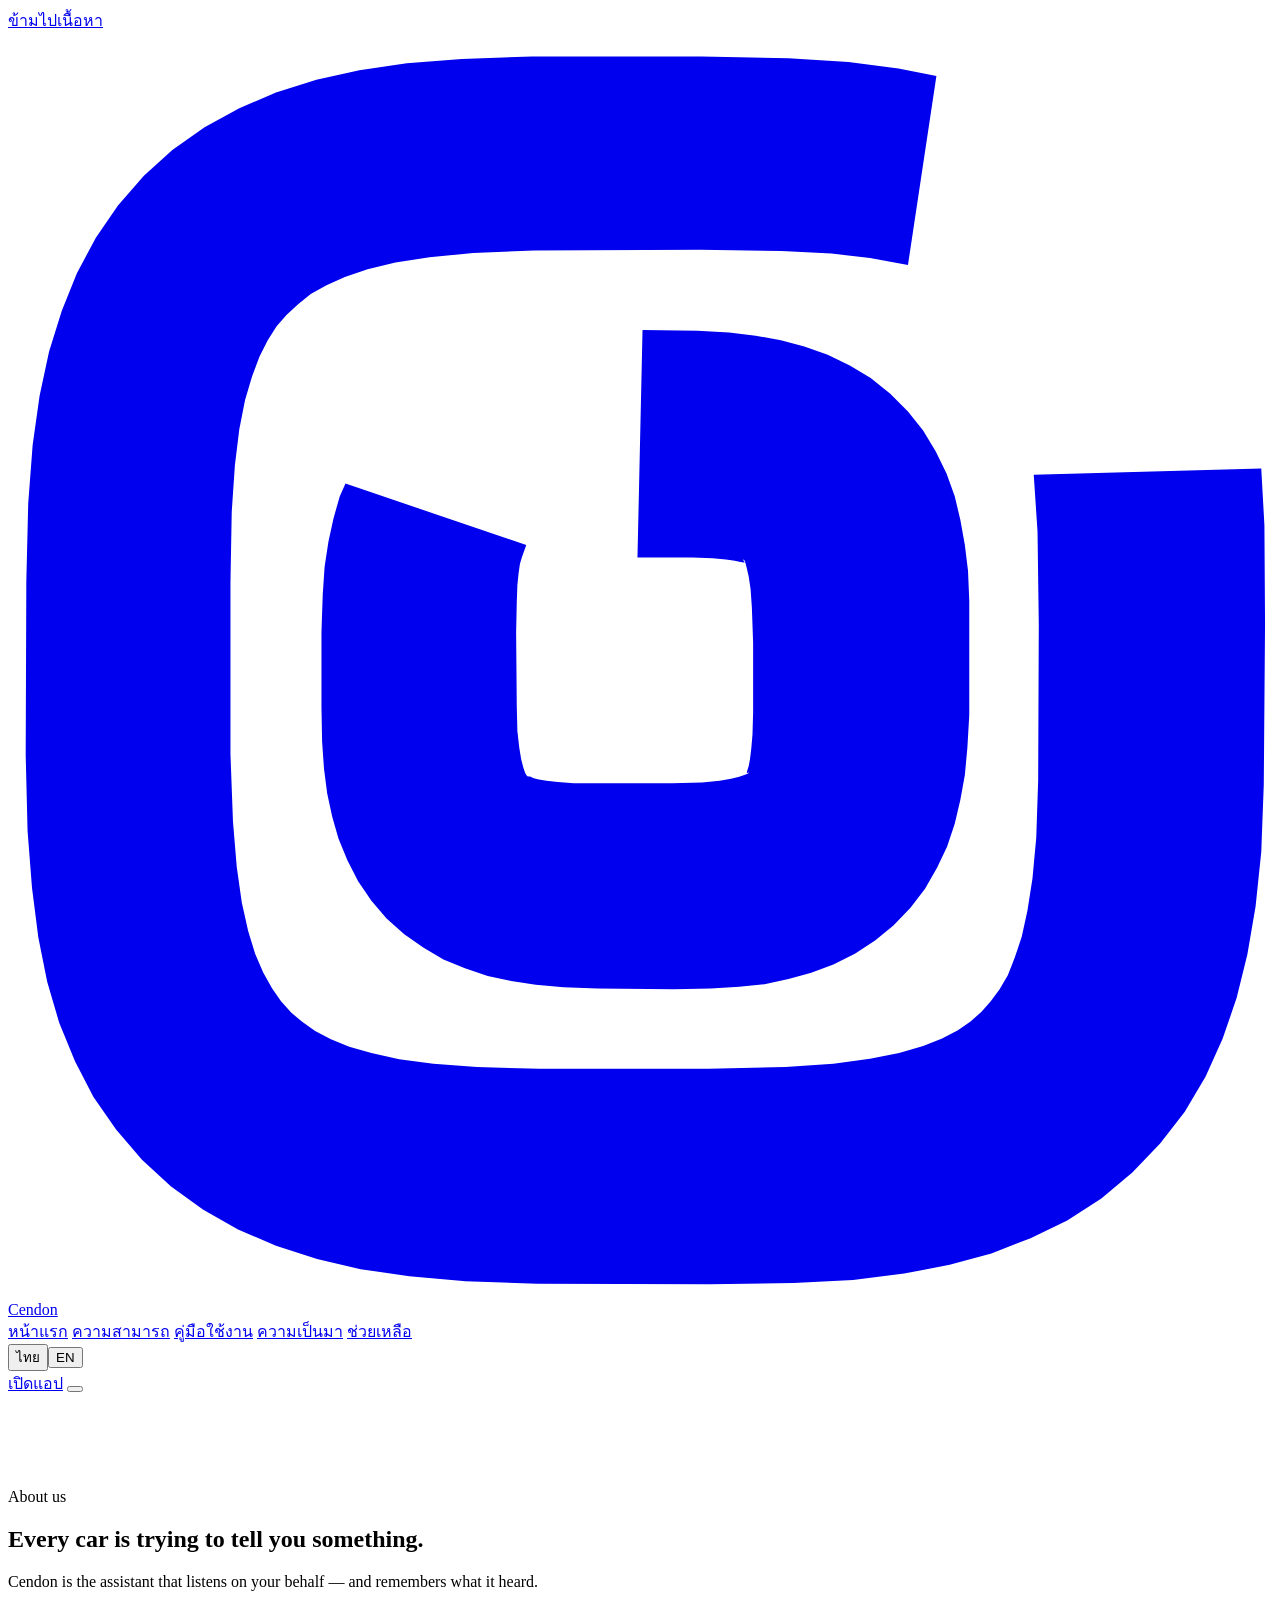
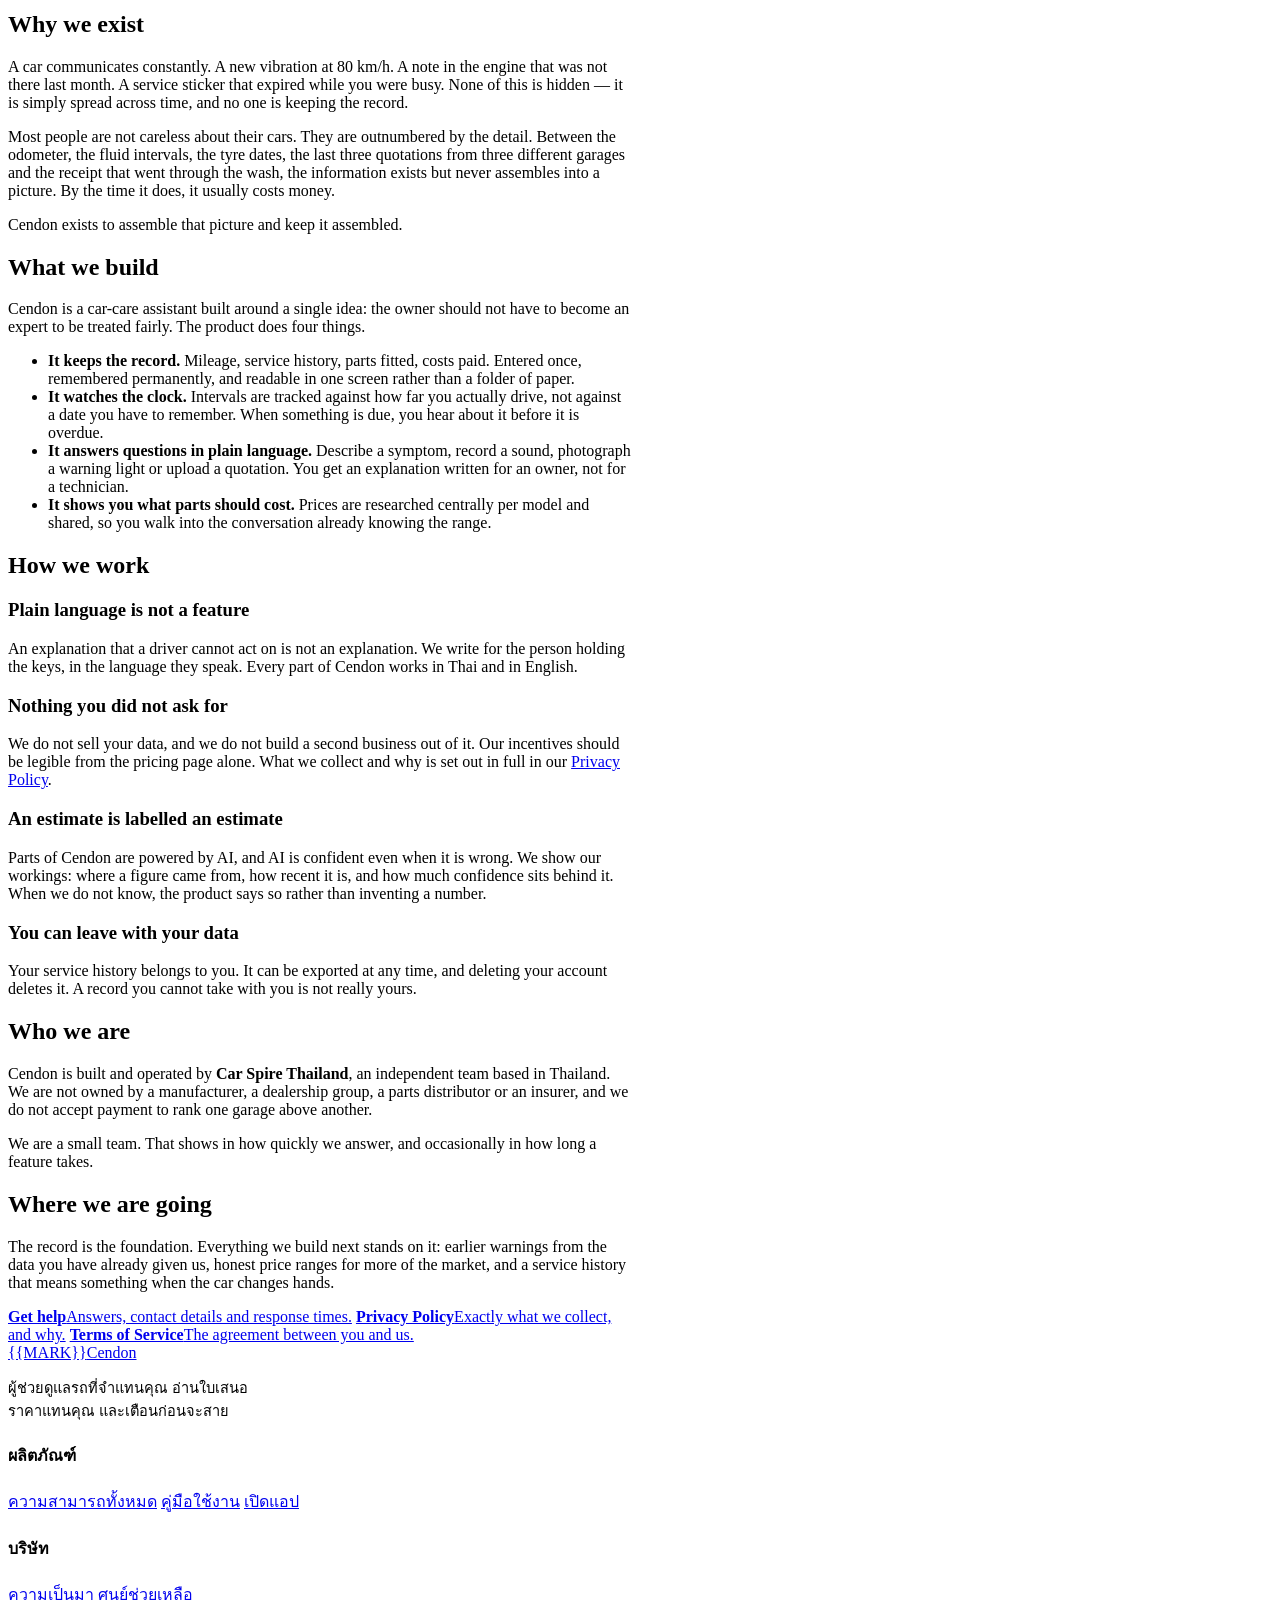
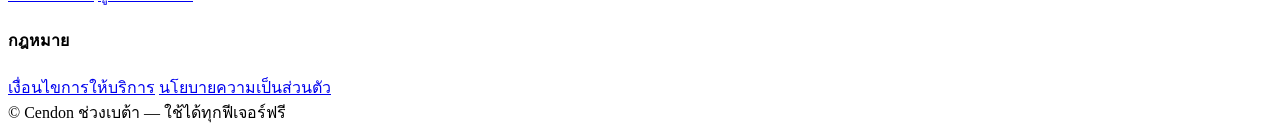
==== about.html @ 4c831edb "Add files via upload" ====
<!doctype html>
<html lang="th">
<head>
<meta charset="utf-8">
<meta name="viewport" content="width=device-width,initial-scale=1,viewport-fit=cover">
<title>ความเป็นมา — Cendon</title>
<meta name="description" content="เราคือใคร ทำไมถึงสร้าง Cendon และเราทำงานกันแบบไหน">
<meta name="theme-color" content="#07080B">
<meta property="og:title" content="ความเป็นมา — Cendon">
<meta property="og:description" content="เราคือใคร ทำไมถึงสร้าง Cendon และเราทำงานกันแบบไหน">
<meta property="og:type" content="website">
<link rel="icon" href="assets/phasmion-tiny.svg" type="image/svg+xml">
<link rel="preload" href="fonts/Spire09-Medium.woff2" as="font" type="font/woff2" crossorigin>
<link rel="preconnect" href="https://fonts.gstatic.com" crossorigin>
<link rel="stylesheet" href="assets/site.css">
<!-- ฟอนต์ไทยโหลดแบบไม่บล็อกการวาดหน้า ถ้าโหลดไม่ได้ก็ตกไปใช้ฟอนต์ระบบ -->
<link rel="stylesheet" media="print" onload="this.media='all'"
  href="https://fonts.googleapis.com/css2?family=Noto+Sans+Thai:wght@300;400;500;600;700&display=swap">
<noscript><link rel="stylesheet"
  href="https://fonts.googleapis.com/css2?family=Noto+Sans+Thai:wght@300;400;500;600;700&display=swap"></noscript>
<noscript><style>
  /* ถ้าสคริปต์ไม่ทำงาน เนื้อหาต้องยังอ่านได้ครบ ห้ามหายไปทั้งหน้า */
  .rv{opacity:1!important;transform:none!important}
  .pop{opacity:1!important;transform:none!important}
  .dash{stroke-dashoffset:0!important}
  .grow{transform:none!important}
</style></noscript>
</head>
<body>
<a class="skip" href="#main" data-th="ข้ามไปเนื้อหา" data-en="Skip to content">ข้ามไปเนื้อหา</a>
<header class="nav">
  <div class="nav-in">
    <a class="brand" href="index.html" aria-label="Cendon">
      <svg class="mk" viewBox="0 0 200 200" fill="currentColor" aria-hidden="true"><path d="M99.6 83.0 108.3 83.0 111.5 83.1 113.6 83.3 115.0 83.5 115.9 83.7 116.4 83.8 116.6 83.8 116.6 83.8 116.5 83.7 116.4 83.5 116.3 83.3 116.3 83.3 116.5 83.4 116.7 83.9 116.9 84.7 117.2 86.0 117.5 88.0 117.7 90.9 117.9 96.5 117.9 107.5 117.8 111.0 117.6 113.3 117.4 114.9 117.2 116.0 117.0 116.6 116.9 117.0 116.9 117.1 117.0 117.1 117.1 117.0 117.2 117.0 117.2 117.1 117.0 117.2 116.5 117.4 115.7 117.7 114.4 118.0 112.6 118.3 109.8 118.6 105.1 118.7 93.6 118.7 89.5 118.7 87.0 118.5 85.2 118.3 84.0 118.1 83.2 117.9 82.7 117.7 82.4 117.6 82.4 117.6 82.3 117.7 82.3 117.7 82.2 117.6 82.0 117.4 81.8 117.0 81.5 116.1 81.2 114.9 80.9 113.1 80.6 110.5 80.5 106.4 80.4 94.9 80.5 90.1 80.6 87.3 80.8 85.4 81.0 84.0 81.3 83.0 82.0 81.0 L53.4 71.3 52.5 73.3 51.5 76.8 50.7 80.5 50.1 84.4 49.8 88.9 49.6 94.7 49.6 106.7 49.7 112.1 50.0 116.4 50.5 120.3 51.3 124.0 52.3 127.5 53.7 130.9 55.4 134.2 57.5 137.3 59.9 140.1 62.7 142.6 65.7 144.7 68.9 146.6 72.3 148.0 75.9 149.2 79.6 150.0 83.5 150.6 87.9 151.0 93.3 151.2 105.3 151.3 111.2 151.2 115.7 150.9 119.7 150.5 123.5 149.7 127.1 148.7 130.6 147.4 134.0 145.7 137.2 143.6 140.1 141.2 142.8 138.4 145.1 135.4 147.0 132.1 148.6 128.7 149.8 125.1 150.7 121.3 151.4 117.4 151.8 113.1 152.1 107.9 152.1 96.4 152.1 89.8 151.9 85.1 151.4 81.0 150.7 77.1 149.8 73.3 148.5 69.7 146.8 66.2 144.8 62.9 142.4 59.9 139.6 57.1 136.5 54.6 133.2 52.6 129.7 50.9 126.0 49.6 122.3 48.6 118.3 47.9 114.1 47.4 109.1 47.1 100.4 47.0Z"/><path d="M162.3 69.9 162.9 78.9 163.1 93.5 163.0 118.3 162.7 127.3 162.1 133.8 161.3 138.9 160.4 143.0 159.3 146.3 158.2 149.1 156.9 151.3 155.5 153.2 154.0 154.9 152.3 156.4 150.3 157.8 147.8 159.1 144.8 160.3 141.0 161.4 136.4 162.3 130.6 163.1 123.0 163.6 110.9 163.9 84.1 163.9 74.2 163.6 67.3 163.1 61.9 162.4 57.5 161.4 54.0 160.4 51.1 159.2 48.6 157.9 46.6 156.5 44.8 155.0 43.2 153.2 41.8 151.2 40.4 148.7 39.1 145.7 38.0 142.1 37.0 137.6 36.2 132.0 35.6 124.8 35.2 114.1 35.2 86.9 35.4 75.8 35.9 68.4 36.6 62.7 37.5 58.1 38.6 54.4 39.8 51.2 41.1 48.6 42.5 46.4 44.1 44.6 45.9 42.9 47.9 41.3 50.4 39.9 53.3 38.6 56.9 37.4 61.3 36.3 66.7 35.5 73.6 34.8 83.2 34.4 109.6 34.3 122.4 34.5 130.3 34.9 136.4 35.6 142.4 36.7 L146.9 6.8 140.9 5.6 133.0 4.6 123.5 4.0 109.7 3.7 82.9 3.7 71.8 4.1 63.1 4.8 55.6 5.9 48.8 7.4 42.4 9.4 36.6 11.9 31.1 14.9 26.0 18.5 21.5 22.6 17.4 27.3 13.9 32.4 10.9 38.0 8.5 44.0 6.5 50.4 5.0 57.4 3.9 65.2 3.2 74.4 2.9 86.7 2.8 114.3 3.1 126.3 3.8 135.3 4.8 143.1 6.2 150.1 8.1 156.6 10.6 162.7 13.5 168.3 17.1 173.5 21.2 178.3 25.8 182.5 30.9 186.2 36.4 189.3 42.4 191.9 48.9 194.0 55.8 195.6 63.5 196.7 72.4 197.5 83.7 197.9 111.0 198.0 124.3 197.8 133.7 197.3 141.8 196.3 149.0 194.9 155.6 193.1 161.8 190.7 167.6 187.9 173.0 184.4 177.9 180.3 182.3 175.7 186.2 170.7 189.5 165.1 192.2 159.1 194.4 152.7 196.1 145.8 197.4 138.2 198.3 129.6 198.7 118.9 198.9 93.4 198.8 77.9 198.3 68.9Z"/></svg>
      <span class="wm">Cendon</span>
    </a>
    <nav class="nav-links">
      <a href="index.html"   data-th="หน้าแรก"    data-en="Home">หน้าแรก</a>
      <a href="features.html" data-th="ความสามารถ" data-en="What it does">ความสามารถ</a>
      <a href="guide.html"   data-th="คู่มือใช้งาน" data-en="Guide">คู่มือใช้งาน</a>
      <a href="about.html" aria-current="page"   data-th="ความเป็นมา"  data-en="About">ความเป็นมา</a>
      <a href="help.html"    data-th="ช่วยเหลือ"   data-en="Help">ช่วยเหลือ</a>
    </nav>
    <div class="nav-right">
      <div class="lang" role="group" data-th-aria="เลือกภาษา" data-en-aria="Choose language">
        <button data-l="th" type="button">ไทย</button><button data-l="en" type="button">EN</button>
      </div>
      <a class="btn btn-solid" href="https://spireone.pages.dev/" target="_blank" rel="noopener"
         data-th="เปิดแอป" data-en="Open the app">เปิดแอป</a>
      <button class="burger" type="button" aria-expanded="false"
              data-th-aria="เมนู" data-en-aria="Menu"><span></span><span></span><span></span></button>
    </div>
  </div>
</header>
<main id="main">
<section class="sec-tight" style="padding-top:clamp(40px,7vw,76px)">
  <div class="wrap" style="max-width:78ch">
    <div class="doc-body rv">
<p class="eyebrow" data-en="About us" data-th="ความเป็นมา">About us</p>
<h1 data-en="Every car is trying to tell you something."
    data-th="รถทุกคันกำลังพยายามบอกอะไรบางอย่าง">Every car is trying to tell you something.</h1>
<p class="lede" data-en="Cendon is the assistant that listens on your behalf — and remembers what it heard."
   data-th="Cendon คือผู้ช่วยที่ฟังแทนคุณ และจำสิ่งที่ได้ยินไว้ให้">Cendon is the assistant that listens on your behalf — and remembers what it heard.</p>

<div data-lang="en">
  <h2>Why we exist</h2>
  <p>A car communicates constantly. A new vibration at 80 km/h. A note in the
  engine that was not there last month. A service sticker that expired while you
  were busy. None of this is hidden — it is simply spread across time, and no
  one is keeping the record.</p>
  <p>Most people are not careless about their cars. They are outnumbered by the
  detail. Between the odometer, the fluid intervals, the tyre dates, the last
  three quotations from three different garages and the receipt that went
  through the wash, the information exists but never assembles into a picture.
  By the time it does, it usually costs money.</p>
  <p>Cendon exists to assemble that picture and keep it assembled.</p>

  <h2>What we build</h2>
  <p>Cendon is a car-care assistant built around a single idea: the owner
  should not have to become an expert to be treated fairly. The product does
  four things.</p>
  <ul>
    <li><strong>It keeps the record.</strong> Mileage, service history, parts
    fitted, costs paid. Entered once, remembered permanently, and readable in
    one screen rather than a folder of paper.</li>
    <li><strong>It watches the clock.</strong> Intervals are tracked against how
    far you actually drive, not against a date you have to remember. When
    something is due, you hear about it before it is overdue.</li>
    <li><strong>It answers questions in plain language.</strong> Describe a
    symptom, record a sound, photograph a warning light or upload a quotation.
    You get an explanation written for an owner, not for a technician.</li>
    <li><strong>It shows you what parts should cost.</strong> Prices are
    researched centrally per model and shared, so you walk into the conversation
    already knowing the range.</li>
  </ul>

  <h2>How we work</h2>
  <h3>Plain language is not a feature</h3>
  <p>An explanation that a driver cannot act on is not an explanation. We write
  for the person holding the keys, in the language they speak. Every part of
  Cendon works in Thai and in English.</p>

  <h3>Nothing you did not ask for</h3>
  <p>We do not sell your data, and we do not build a second business out of it.
  Our incentives should be legible from the pricing page alone. What we collect
  and why is set out in full in our
  <a class="ln" href="./privacy.html">Privacy Policy</a>.</p>

  <h3>An estimate is labelled an estimate</h3>
  <p>Parts of Cendon are powered by AI, and AI is confident even when it is
  wrong. We show our workings: where a figure came from, how recent it is, and
  how much confidence sits behind it. When we do not know, the product says so
  rather than inventing a number.</p>

  <h3>You can leave with your data</h3>
  <p>Your service history belongs to you. It can be exported at any time, and
  deleting your account deletes it. A record you cannot take with you is not
  really yours.</p>

  <h2>Who we are</h2>
  <p>Cendon is built and operated by <strong>Car Spire Thailand</strong>, an
  independent team based in Thailand. We are not owned by a manufacturer, a
  dealership group, a parts distributor or an insurer, and we do not accept
  payment to rank one garage above another.</p>
  <p>We are a small team. That shows in how quickly we answer, and occasionally
  in how long a feature takes.</p>

  <h2>Where we are going</h2>
  <p>The record is the foundation. Everything we build next stands on it:
  earlier warnings from the data you have already given us, honest price
  ranges for more of the market, and a service history that means something
  when the car changes hands.</p>

  <div class="cards">
    <a class="card" href="./help.html"><b>Get help</b><span>Answers, contact details and response times.</span></a>
    <a class="card" href="./privacy.html"><b>Privacy Policy</b><span>Exactly what we collect, and why.</span></a>
    <a class="card" href="./terms.html"><b>Terms of Service</b><span>The agreement between you and us.</span></a>
  </div>
</div>

<div data-lang="th" hidden>
  <h2>ทำไมเราถึงมีอยู่</h2>
  <p>รถสื่อสารกับเจ้าของตลอดเวลา เสียงสั่นแบบใหม่ตอนความเร็ว 80 เสียงเครื่องยนต์
  ที่เดือนก่อนยังไม่มี สติกเกอร์เปลี่ยนถ่ายที่หมดอายุไปตอนคุณยุ่ง เรื่องพวกนี้
  ไม่ได้ถูกซ่อนไว้ที่ไหน เพียงแต่มันกระจายอยู่ตามเวลา และไม่มีใครจดไว้</p>
  <p>คนส่วนใหญ่ไม่ได้ละเลยรถของตัวเอง แต่แพ้จำนวนรายละเอียดต่างหาก ทั้งเลขไมล์
  ระยะเปลี่ยนน้ำมัน ปียาง ใบเสนอราคาสามใบจากสามอู่ และใบเสร็จที่ติดไปกับ
  เครื่องซักผ้า ข้อมูลมีอยู่จริงทั้งหมด แต่ไม่เคยประกอบกันเป็นภาพเดียว
  และกว่าจะประกอบได้ ก็มักจะเสียเงินไปแล้ว</p>
  <p>Cendon มีอยู่เพื่อประกอบภาพนั้น และรักษาให้มันประกอบอยู่อย่างนั้นตลอดไป</p>

  <h2>เราสร้างอะไร</h2>
  <p>Cendon คือผู้ช่วยดูแลรถที่สร้างขึ้นบนความคิดเดียว — เจ้าของรถไม่ควรต้อง
  กลายเป็นช่างก่อน ถึงจะได้รับการปฏิบัติอย่างเป็นธรรม ตัวผลิตภัณฑ์ทำสี่อย่าง</p>
  <ul>
    <li><strong>จดบันทึกให้</strong> เลขไมล์ ประวัติการเข้าศูนย์ อะไหล่ที่เปลี่ยน
    ค่าใช้จ่ายที่จ่ายไป กรอกครั้งเดียว จำถาวร และอ่านได้ในหน้าจอเดียว
    ไม่ใช่ในแฟ้มเอกสาร</li>
    <li><strong>นับระยะให้</strong> รอบบำรุงรักษาถูกนับตามระยะที่คุณขับจริง
    ไม่ใช่ตามวันที่ที่ต้องจำเอง ถึงกำหนดเมื่อไหร่จะรู้ก่อนที่จะเลยกำหนด</li>
    <li><strong>ตอบคำถามด้วยภาษาคน</strong> เล่าอาการ อัดเสียง ถ่ายรูปไฟเตือน
    หรืออัปโหลดใบเสนอราคา แล้วได้คำอธิบายที่เขียนให้เจ้าของรถอ่าน
    ไม่ใช่เขียนให้ช่างอ่าน</li>
    <li><strong>บอกว่าอะไหล่ควรราคาเท่าไหร่</strong> ราคาถูกสำรวจไว้กลาง
    แยกตามรุ่นรถและใช้ร่วมกัน คุณจึงเดินเข้าไปคุยโดยรู้ช่วงราคาอยู่แล้ว</li>
  </ul>

  <h2>เราทำงานอย่างไร</h2>
  <h3>ภาษาที่เข้าใจง่ายไม่ใช่ลูกเล่น</h3>
  <p>คำอธิบายที่คนขับเอาไปทำอะไรต่อไม่ได้ ไม่นับเป็นคำอธิบาย เราเขียนให้คนที่
  ถือกุญแจอ่าน ด้วยภาษาที่เขาใช้ ทุกส่วนของ Cendon ใช้งานได้ทั้งภาษาไทย
  และภาษาอังกฤษ</p>

  <h3>ไม่มีอะไรที่คุณไม่ได้ขอ</h3>
  <p>เราไม่ขายข้อมูลของคุณ และไม่สร้างธุรกิจที่สองจากมัน แรงจูงใจของเราควร
  อ่านออกได้จากหน้าราคาเพียงหน้าเดียว สิ่งที่เราเก็บและเก็บไปทำไม เขียนไว้ครบ
  ใน<a class="ln" href="./privacy.html">นโยบายความเป็นส่วนตัว</a></p>

  <h3>ค่าประมาณจะถูกบอกว่าเป็นค่าประมาณ</h3>
  <p>บางส่วนของ Cendon ทำงานด้วย AI และ AI มั่นใจแม้ในตอนที่มันผิด
  เราจึงแสดงที่มา — ตัวเลขนี้มาจากไหน ใหม่แค่ไหน และมีความมั่นใจเท่าไหร่
  เรื่องไหนที่เราไม่รู้ ระบบจะบอกว่าไม่รู้ ไม่ใช่แต่งตัวเลขขึ้นมา</p>

  <h3>คุณเอาข้อมูลของคุณออกไปได้</h3>
  <p>ประวัติการดูแลรถเป็นของคุณ ดาวน์โหลดออกไปได้ทุกเมื่อ และการลบบัญชี
  คือการลบข้อมูลนั้นจริง บันทึกที่เอาติดตัวไปไม่ได้ ก็ไม่ได้เป็นของคุณจริง</p>

  <h2>เราคือใคร</h2>
  <p>Cendon สร้างและดำเนินการโดย <strong>Car Spire Thailand</strong>
  ทีมอิสระที่ตั้งอยู่ในประเทศไทย เราไม่ได้ถูกถือหุ้นโดยผู้ผลิตรถ กลุ่มดีลเลอร์
  ผู้จัดจำหน่ายอะไหล่ หรือบริษัทประกัน และเราไม่รับเงินเพื่อดันอู่ใดอู่หนึ่ง
  ให้อยู่เหนืออู่อื่น</p>
  <p>เราเป็นทีมเล็ก ข้อดีคือตอบเร็ว ข้อเสียคือบางฟีเจอร์ใช้เวลานาน</p>

  <h2>เรากำลังจะไปไหน</h2>
  <p>บันทึกคือรากฐาน ทุกอย่างที่เราจะสร้างต่อจากนี้ยืนอยู่บนมัน — คำเตือนที่มา
  เร็วขึ้นจากข้อมูลที่คุณให้ไว้แล้ว ช่วงราคาที่ตรงจริงในตลาดที่กว้างขึ้น
  และประวัติการดูแลรถที่มีความหมายจริงในวันที่รถเปลี่ยนมือ</p>

  <div class="cards">
    <a class="card" href="./help.html"><b>ศูนย์ช่วยเหลือ</b><span>คำตอบ ช่องทางติดต่อ และระยะเวลาตอบกลับ</span></a>
    <a class="card" href="./privacy.html"><b>นโยบายความเป็นส่วนตัว</b><span>เราเก็บอะไรบ้าง และเก็บไปทำไม</span></a>
    <a class="card" href="./terms.html"><b>เงื่อนไขการให้บริการ</b><span>ข้อตกลงระหว่างคุณกับเรา</span></a>
  </div>
</div>
    </div>
  </div>
</section>
</main>
<footer class="ft">
  <div class="wrap">
    <div class="ft-grid">
      <div>
        <a class="brand" href="index.html" aria-label="Cendon">{{MARK}}<span class="wm">Cendon</span></a>
        <p class="dim" style="margin-top:14px;max-width:34ch;font-size:14.6px"
           data-th="ผู้ช่วยดูแลรถที่จำแทนคุณ อ่านใบเสนอราคาแทนคุณ และเตือนก่อนจะสาย"
           data-en="A car-care assistant that keeps the record, reads the quote, and warns you before it is late.">
          ผู้ช่วยดูแลรถที่จำแทนคุณ อ่านใบเสนอราคาแทนคุณ และเตือนก่อนจะสาย</p>
      </div>
      <div>
        <h4 data-th="ผลิตภัณฑ์" data-en="Product">ผลิตภัณฑ์</h4>
        <a href="features.html" data-th="ความสามารถทั้งหมด" data-en="What it does">ความสามารถทั้งหมด</a>
        <a href="guide.html" data-th="คู่มือใช้งาน" data-en="User guide">คู่มือใช้งาน</a>
        <a href="https://spireone.pages.dev/" target="_blank" rel="noopener" data-th="เปิดแอป" data-en="Open the app">เปิดแอป</a>
      </div>
      <div>
        <h4 data-th="บริษัท" data-en="Company">บริษัท</h4>
        <a href="about.html" data-th="ความเป็นมา" data-en="About us">ความเป็นมา</a>
        <a href="help.html" data-th="ศูนย์ช่วยเหลือ" data-en="Get help">ศูนย์ช่วยเหลือ</a>
      </div>
      <div>
        <h4 data-th="กฎหมาย" data-en="Legal">กฎหมาย</h4>
        <a href="terms.html" data-th="เงื่อนไขการให้บริการ" data-en="Terms of Service">เงื่อนไขการให้บริการ</a>
        <a href="privacy.html" data-th="นโยบายความเป็นส่วนตัว" data-en="Privacy Policy">นโยบายความเป็นส่วนตัว</a>
      </div>
    </div>
    <div class="ft-base">
      <span>© <span data-year></span> Cendon</span>
      <span data-th="ช่วงเบต้า — ใช้ได้ทุกฟีเจอร์ฟรี"
            data-en="Beta — every feature is free during testing">ช่วงเบต้า — ใช้ได้ทุกฟีเจอร์ฟรี</span>
    </div>
  </div>
</footer>
<script src="assets/site.js" defer></script>
</body>
</html>
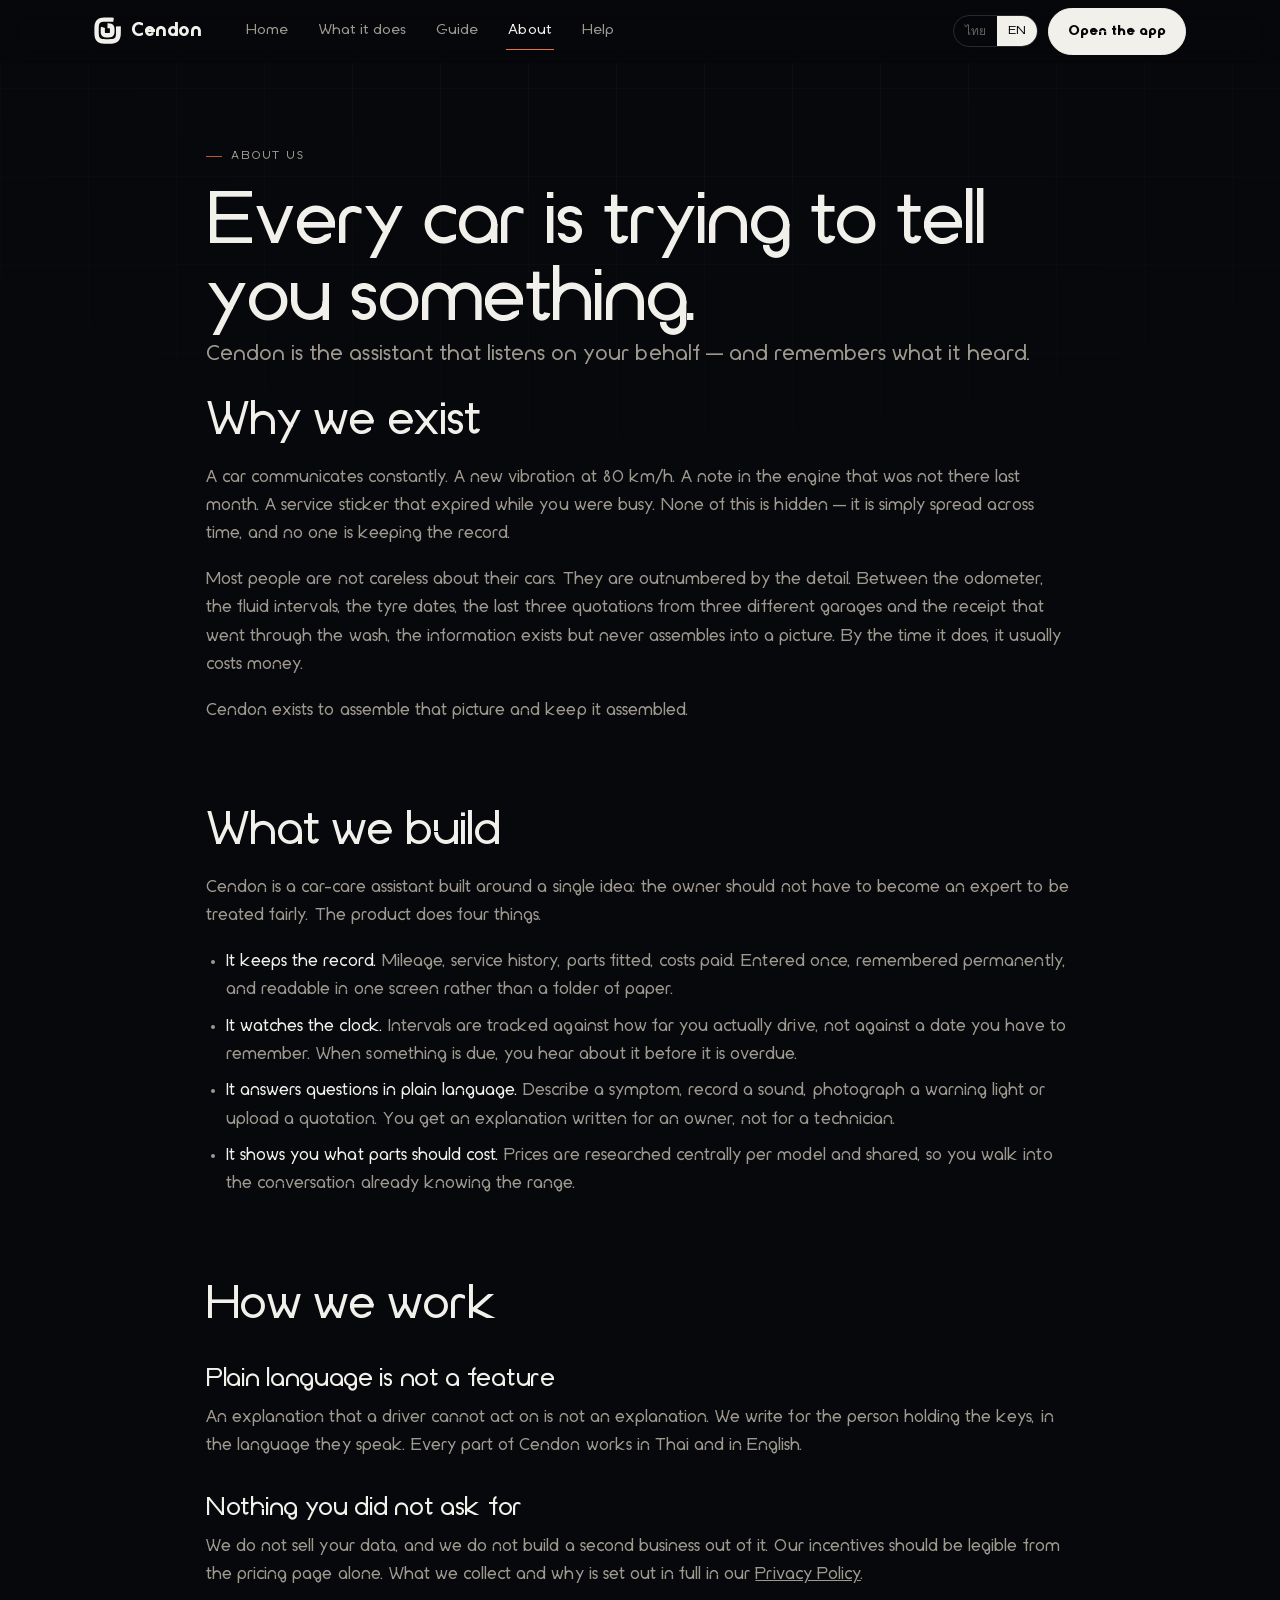
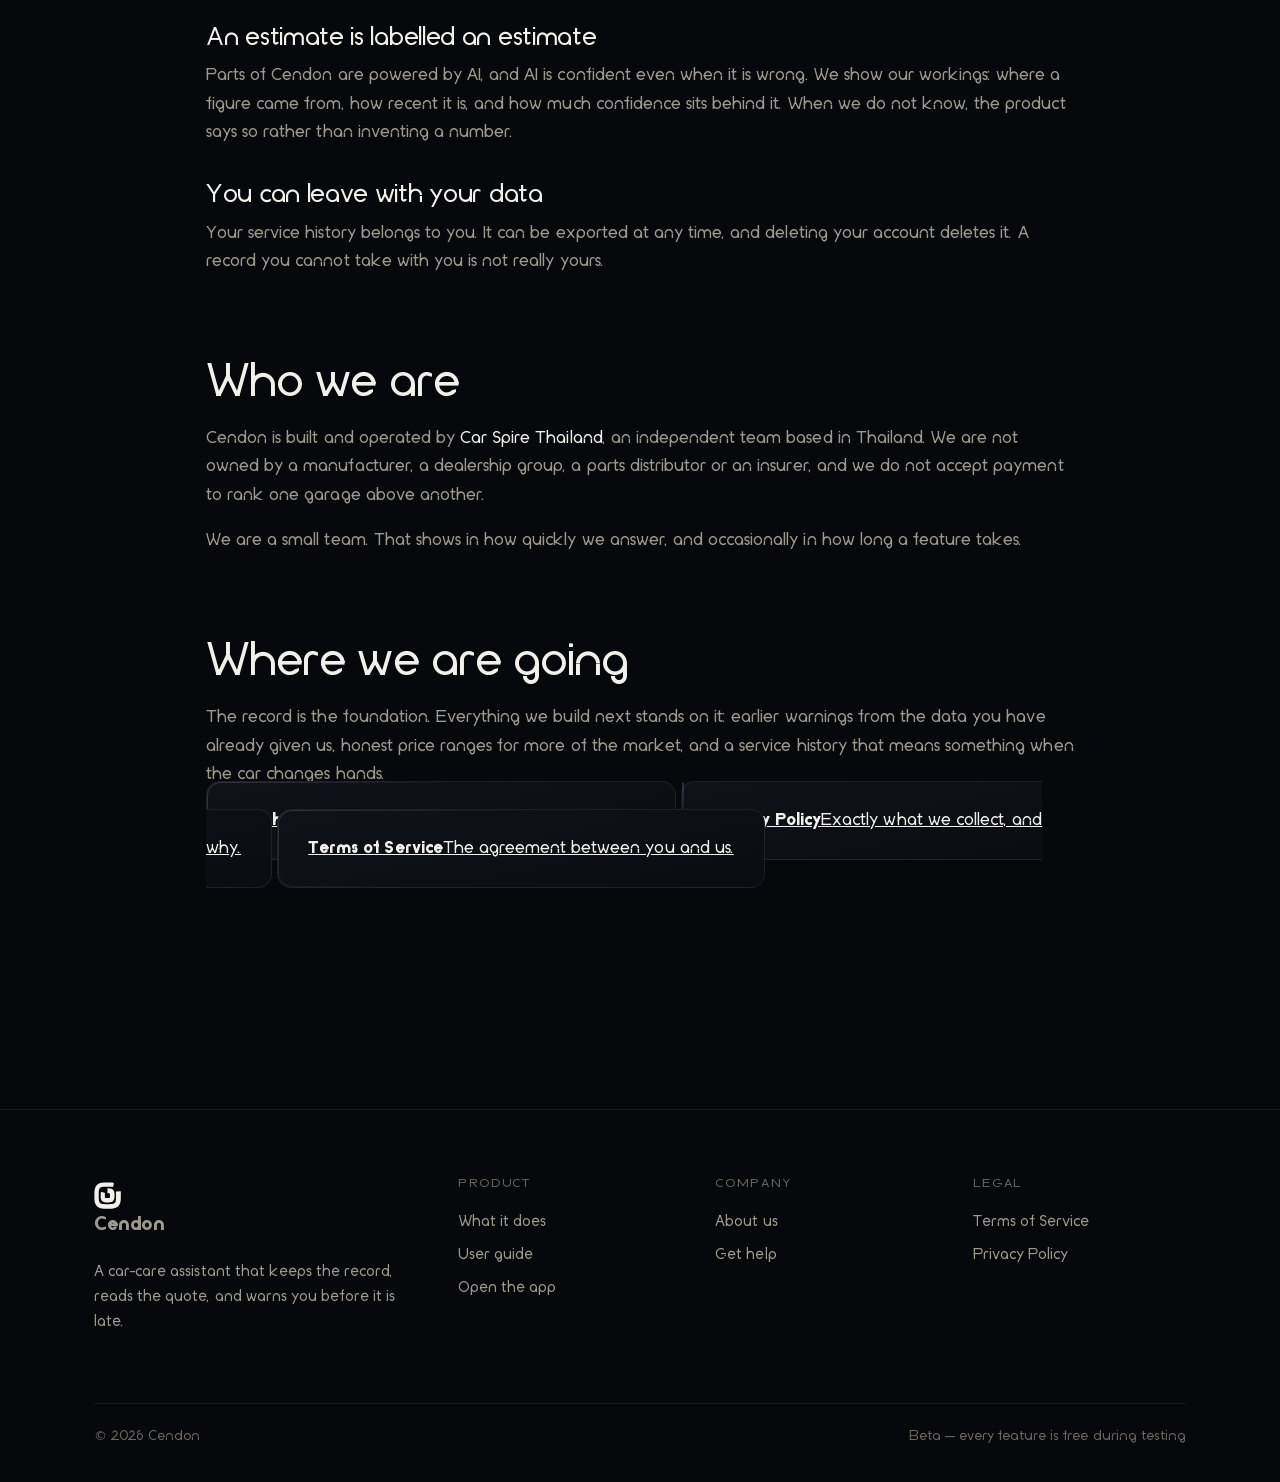
==== commit 11971a37: "Add files via upload" ====
--- a/about.html
+++ b/about.html
@@ -45,7 +45,7 @@
       <div class="lang" role="group" data-th-aria="เลือกภาษา" data-en-aria="Choose language">
         <button data-l="th" type="button">ไทย</button><button data-l="en" type="button">EN</button>
       </div>
-      <a class="btn btn-solid" href="https://spireone.pages.dev/" target="_blank" rel="noopener"
+      <a class="btn btn-solid" href="https://carspirethailand.github.io/Cendon-Beta/index.html" target="_blank" rel="noopener"
          data-th="เปิดแอป" data-en="Open the app">เปิดแอป</a>
       <button class="burger" type="button" aria-expanded="false"
               data-th-aria="เมนู" data-en-aria="Menu"><span></span><span></span><span></span></button>
@@ -211,7 +211,7 @@
   <div class="wrap">
     <div class="ft-grid">
       <div>
-        <a class="brand" href="index.html" aria-label="Cendon">{{MARK}}<span class="wm">Cendon</span></a>
+        <a class="brand" href="index.html" aria-label="Cendon"><svg class="mk" viewBox="0 0 200 200" fill="currentColor" aria-hidden="true"><path d="M99.6 83.0 108.3 83.0 111.5 83.1 113.6 83.3 115.0 83.5 115.9 83.7 116.4 83.8 116.6 83.8 116.6 83.8 116.5 83.7 116.4 83.5 116.3 83.3 116.3 83.3 116.5 83.4 116.7 83.9 116.9 84.7 117.2 86.0 117.5 88.0 117.7 90.9 117.9 96.5 117.9 107.5 117.8 111.0 117.6 113.3 117.4 114.9 117.2 116.0 117.0 116.6 116.9 117.0 116.9 117.1 117.0 117.1 117.1 117.0 117.2 117.0 117.2 117.1 117.0 117.2 116.5 117.4 115.7 117.7 114.4 118.0 112.6 118.3 109.8 118.6 105.1 118.7 93.6 118.7 89.5 118.7 87.0 118.5 85.2 118.3 84.0 118.1 83.2 117.9 82.7 117.7 82.4 117.6 82.4 117.6 82.3 117.7 82.3 117.7 82.2 117.6 82.0 117.4 81.8 117.0 81.5 116.1 81.2 114.9 80.9 113.1 80.6 110.5 80.5 106.4 80.4 94.9 80.5 90.1 80.6 87.3 80.8 85.4 81.0 84.0 81.3 83.0 82.0 81.0 L53.4 71.3 52.5 73.3 51.5 76.8 50.7 80.5 50.1 84.4 49.8 88.9 49.6 94.7 49.6 106.7 49.7 112.1 50.0 116.4 50.5 120.3 51.3 124.0 52.3 127.5 53.7 130.9 55.4 134.2 57.5 137.3 59.9 140.1 62.7 142.6 65.7 144.7 68.9 146.6 72.3 148.0 75.9 149.2 79.6 150.0 83.5 150.6 87.9 151.0 93.3 151.2 105.3 151.3 111.2 151.2 115.7 150.9 119.7 150.5 123.5 149.7 127.1 148.7 130.6 147.4 134.0 145.7 137.2 143.6 140.1 141.2 142.8 138.4 145.1 135.4 147.0 132.1 148.6 128.7 149.8 125.1 150.7 121.3 151.4 117.4 151.8 113.1 152.1 107.9 152.1 96.4 152.1 89.8 151.9 85.1 151.4 81.0 150.7 77.1 149.8 73.3 148.5 69.7 146.8 66.2 144.8 62.9 142.4 59.9 139.6 57.1 136.5 54.6 133.2 52.6 129.7 50.9 126.0 49.6 122.3 48.6 118.3 47.9 114.1 47.4 109.1 47.1 100.4 47.0Z"/><path d="M162.3 69.9 162.9 78.9 163.1 93.5 163.0 118.3 162.7 127.3 162.1 133.8 161.3 138.9 160.4 143.0 159.3 146.3 158.2 149.1 156.9 151.3 155.5 153.2 154.0 154.9 152.3 156.4 150.3 157.8 147.8 159.1 144.8 160.3 141.0 161.4 136.4 162.3 130.6 163.1 123.0 163.6 110.9 163.9 84.1 163.9 74.2 163.6 67.3 163.1 61.9 162.4 57.5 161.4 54.0 160.4 51.1 159.2 48.6 157.9 46.6 156.5 44.8 155.0 43.2 153.2 41.8 151.2 40.4 148.7 39.1 145.7 38.0 142.1 37.0 137.6 36.2 132.0 35.6 124.8 35.2 114.1 35.2 86.9 35.4 75.8 35.9 68.4 36.6 62.7 37.5 58.1 38.6 54.4 39.8 51.2 41.1 48.6 42.5 46.4 44.1 44.6 45.9 42.9 47.9 41.3 50.4 39.9 53.3 38.6 56.9 37.4 61.3 36.3 66.7 35.5 73.6 34.8 83.2 34.4 109.6 34.3 122.4 34.5 130.3 34.9 136.4 35.6 142.4 36.7 L146.9 6.8 140.9 5.6 133.0 4.6 123.5 4.0 109.7 3.7 82.9 3.7 71.8 4.1 63.1 4.8 55.6 5.9 48.8 7.4 42.4 9.4 36.6 11.9 31.1 14.9 26.0 18.5 21.5 22.6 17.4 27.3 13.9 32.4 10.9 38.0 8.5 44.0 6.5 50.4 5.0 57.4 3.9 65.2 3.2 74.4 2.9 86.7 2.8 114.3 3.1 126.3 3.8 135.3 4.8 143.1 6.2 150.1 8.1 156.6 10.6 162.7 13.5 168.3 17.1 173.5 21.2 178.3 25.8 182.5 30.9 186.2 36.4 189.3 42.4 191.9 48.9 194.0 55.8 195.6 63.5 196.7 72.4 197.5 83.7 197.9 111.0 198.0 124.3 197.8 133.7 197.3 141.8 196.3 149.0 194.9 155.6 193.1 161.8 190.7 167.6 187.9 173.0 184.4 177.9 180.3 182.3 175.7 186.2 170.7 189.5 165.1 192.2 159.1 194.4 152.7 196.1 145.8 197.4 138.2 198.3 129.6 198.7 118.9 198.9 93.4 198.8 77.9 198.3 68.9Z"/></svg><span class="wm">Cendon</span></a>
         <p class="dim" style="margin-top:14px;max-width:34ch;font-size:14.6px"
            data-th="ผู้ช่วยดูแลรถที่จำแทนคุณ อ่านใบเสนอราคาแทนคุณ และเตือนก่อนจะสาย"
            data-en="A car-care assistant that keeps the record, reads the quote, and warns you before it is late.">
@@ -221,7 +221,7 @@
         <h4 data-th="ผลิตภัณฑ์" data-en="Product">ผลิตภัณฑ์</h4>
         <a href="features.html" data-th="ความสามารถทั้งหมด" data-en="What it does">ความสามารถทั้งหมด</a>
         <a href="guide.html" data-th="คู่มือใช้งาน" data-en="User guide">คู่มือใช้งาน</a>
-        <a href="https://spireone.pages.dev/" target="_blank" rel="noopener" data-th="เปิดแอป" data-en="Open the app">เปิดแอป</a>
+        <a href="https://carspirethailand.github.io/Cendon-Beta/index.html" target="_blank" rel="noopener" data-th="เปิดแอป" data-en="Open the app">เปิดแอป</a>
       </div>
       <div>
         <h4 data-th="บริษัท" data-en="Company">บริษัท</h4>
--- a/assets/site.css
+++ b/assets/site.css
@@ -0,0 +1,424 @@
+/* ─────────────────────────────────────────────────────────────
+   Cendon — เว็บไซต์แนะนำการใช้งาน
+   ธีมมืดอย่างเดียว จงใจ ไม่มีสลับสว่าง
+   ───────────────────────────────────────────────────────────── */
+
+@font-face{font-family:"Spire09";src:url(../fonts/Spire09-Thin.woff2)   format("woff2");font-weight:300;font-style:normal;font-display:swap}
+@font-face{font-family:"Spire09";src:url(../fonts/Spire09-Medium.woff2) format("woff2");font-weight:500;font-style:normal;font-display:swap}
+@font-face{font-family:"Spire09";src:url(../fonts/Spire09-Bold.woff2)   format("woff2");font-weight:700;font-style:normal;font-display:swap}
+@font-face{font-family:"Spire09";src:url(../fonts/Spire09-MediumItalic.woff2) format("woff2");font-weight:500;font-style:italic;font-display:swap}
+
+:root{
+  /* พื้นและเส้น */
+  --void:#07080B;
+  --deep:#0A0C11;
+  --panel:#0F1218;
+  --panel-2:#141821;
+  --line:rgba(255,255,255,.075);
+  --line-2:rgba(255,255,255,.14);
+
+  /* ตัวอักษร */
+  --ink:#F2F0EA;
+  --dim:#9E998F;
+  --faint:#6B665E;
+
+  /* สีอุ่นของ Cendon */
+  --warm:#E8703A;
+  --warm-lo:#F3A468;
+  --warm-hi:#FF8F55;
+  --glow:rgba(232,112,58,.30);
+
+  /* ตัวอักษร */
+  --f-en:"Spire09",ui-sans-serif,system-ui,-apple-system,"Segoe UI",sans-serif;
+  --f-th:"Noto Sans Thai","IBM Plex Sans Thai","Sarabun",system-ui,-apple-system,sans-serif;
+  --f-num:ui-sans-serif,system-ui,-apple-system,"Segoe UI",sans-serif;
+  --f-mono:ui-monospace,SFMono-Regular,Menlo,monospace;
+
+  /* จังหวะ */
+  --pad:clamp(18px,5vw,34px);
+  --wrap:1160px;
+  --gap-sec:clamp(76px,13vw,160px);
+  --r:14px;
+  --ease:cubic-bezier(.22,.85,.28,1);
+}
+
+*,*::before,*::after{box-sizing:border-box}
+html{-webkit-text-size-adjust:100%;scroll-behavior:smooth}
+@media (prefers-reduced-motion:reduce){html{scroll-behavior:auto}}
+
+body{
+  margin:0;background:var(--void);color:var(--ink);
+  font-family:var(--f-th);font-size:16.5px;line-height:1.72;
+  -webkit-font-smoothing:antialiased;text-rendering:optimizeLegibility;
+  overflow-x:hidden;
+}
+html[lang="en"] body{font-family:var(--f-en);letter-spacing:.002em}
+
+/* ตารางเส้นบาง ๆ เป็นฉากหลังทั้งหน้า — นิ่ง ไม่กินแรงเครื่อง */
+body::before{
+  content:"";position:fixed;inset:0;z-index:0;pointer-events:none;
+  background:
+    linear-gradient(rgba(255,255,255,.022) 1px,transparent 1px) 0 0/100% 88px,
+    linear-gradient(90deg,rgba(255,255,255,.022) 1px,transparent 1px) 0 0/88px 100%;
+  mask-image:radial-gradient(ellipse 120% 90% at 50% 0%,#000 20%,transparent 78%);
+  -webkit-mask-image:radial-gradient(ellipse 120% 90% at 50% 0%,#000 20%,transparent 78%);
+}
+main,header,footer{position:relative;z-index:1}
+
+img,svg{max-width:100%}
+a{color:inherit}
+
+/* ── ตัวอักษร ─────────────────────────────────────────────── */
+h1,h2,h3,h4{margin:0;font-weight:500;line-height:1.14;letter-spacing:-.014em}
+h1{font-size:clamp(38px,7.4vw,74px);line-height:1.04;letter-spacing:-.028em}
+h2{font-size:clamp(27px,4.4vw,46px);letter-spacing:-.02em}
+h3{font-size:clamp(19px,2.5vw,25px);letter-spacing:-.012em}
+p{margin:0 0 1.05em}
+.lede{font-size:clamp(16.5px,2.1vw,21px);color:var(--dim);line-height:1.66;max-width:60ch}
+.dim{color:var(--dim)}
+.num{font-family:var(--f-num);font-variant-numeric:tabular-nums}
+
+.eyebrow{
+  display:inline-flex;align-items:center;gap:9px;
+  font-size:11.5px;letter-spacing:.16em;text-transform:uppercase;
+  color:var(--warm-lo);margin:0 0 18px;font-weight:500;
+}
+.eyebrow::before{content:"";width:16px;height:1px;background:var(--warm);opacity:.8}
+
+.wrap{max-width:var(--wrap);margin:0 auto;padding:0 var(--pad)}
+.sec{padding:var(--gap-sec) 0}
+.sec-tight{padding:clamp(48px,8vw,86px) 0}
+
+/* ── หัวเว็บ ───────────────────────────────────────────────── */
+header.nav{
+  position:sticky;top:0;z-index:60;
+  background:rgba(7,8,11,.72);backdrop-filter:blur(14px) saturate(1.3);
+  -webkit-backdrop-filter:blur(14px) saturate(1.3);
+  border-bottom:1px solid transparent;transition:border-color .3s,background .3s;
+}
+header.nav.stuck{border-bottom-color:var(--line);background:rgba(7,8,11,.9)}
+.nav-in{max-width:var(--wrap);margin:0 auto;padding:0 var(--pad);
+  height:62px;display:flex;align-items:center;gap:clamp(14px,3vw,34px)}
+.brand{display:flex;align-items:center;gap:10px;text-decoration:none;flex:0 0 auto}
+.brand .mk{width:27px;height:27px;color:var(--ink);display:block}
+.brand .wm{font-family:var(--f-en);font-weight:700;font-size:19px;letter-spacing:-.02em}
+.nav-links{display:flex;gap:clamp(12px,2.2vw,26px);margin-left:8px}
+.nav-links a{
+  text-decoration:none;color:var(--dim);font-size:14.5px;padding:6px 2px;
+  border-bottom:1px solid transparent;transition:color .2s,border-color .2s;
+}
+.nav-links a:hover,.nav-links a[aria-current]{color:var(--ink);border-bottom-color:var(--warm)}
+.nav-right{margin-left:auto;display:flex;align-items:center;gap:10px}
+
+.lang{
+  display:inline-flex;border:1px solid var(--line-2);border-radius:999px;overflow:hidden;
+  font-family:var(--f-en);font-size:12px;
+}
+.lang button{
+  appearance:none;background:none;border:0;color:var(--faint);
+  padding:5px 11px;cursor:pointer;font:inherit;transition:color .2s,background .2s;
+}
+.lang button[data-l="th"]{font-family:var(--f-th)}
+.lang button[aria-pressed="true"]{color:var(--void);background:var(--ink)}
+
+.btn{
+  display:inline-flex;align-items:center;gap:8px;text-decoration:none;
+  padding:10px 19px;border-radius:999px;font-size:14.5px;font-weight:500;
+  border:1px solid var(--line-2);color:var(--ink);background:transparent;
+  transition:transform .18s var(--ease),background .2s,border-color .2s,box-shadow .3s;
+  will-change:transform;
+}
+.btn:hover{transform:translateY(-1px);border-color:rgba(255,255,255,.3)}
+.btn-solid{
+  background:var(--ink);color:var(--void);border-color:var(--ink);font-weight:700;
+}
+.btn-solid:hover{box-shadow:0 8px 30px rgba(255,255,255,.12)}
+.btn-warm{background:var(--warm);border-color:var(--warm);color:#1A0B04;font-weight:700}
+.btn-warm:hover{box-shadow:0 10px 34px var(--glow)}
+.btn-lg{padding:13px 26px;font-size:16px}
+
+.burger{display:none;appearance:none;background:none;border:1px solid var(--line-2);
+  border-radius:9px;width:36px;height:32px;cursor:pointer;color:var(--ink);padding:0}
+.burger span{display:block;width:15px;height:1.5px;background:currentColor;margin:3px auto;border-radius:2px;
+  transition:transform .25s var(--ease),opacity .2s}
+body.menu .burger span:nth-child(1){transform:translateY(4.5px) rotate(45deg)}
+body.menu .burger span:nth-child(2){opacity:0}
+body.menu .burger span:nth-child(3){transform:translateY(-4.5px) rotate(-45deg)}
+
+@media (max-width:880px){
+  .burger{display:block;order:3}
+  .nav-links{
+    position:fixed;inset:62px 0 auto 0;flex-direction:column;gap:0;margin:0;
+    background:rgba(8,9,13,.97);backdrop-filter:blur(16px);
+    border-bottom:1px solid var(--line);padding:8px var(--pad) 20px;
+    transform:translateY(-8px);opacity:0;pointer-events:none;transition:.26s var(--ease);
+  }
+  body.menu .nav-links{transform:none;opacity:1;pointer-events:auto}
+  .nav-links a{padding:13px 0;font-size:17px;border-bottom:1px solid var(--line)}
+  .nav-right{gap:8px}
+  .nav-right .btn{padding:8px 15px;font-size:13.5px}
+}
+
+/* ── ฮีโร่ ─────────────────────────────────────────────────── */
+.hero{padding:clamp(58px,11vw,120px) 0 clamp(50px,9vw,104px);position:relative;overflow:hidden}
+.hero-grid{display:grid;grid-template-columns:1.06fr .94fr;gap:clamp(28px,5vw,64px);align-items:center}
+@media (max-width:900px){.hero-grid{grid-template-columns:1fr;gap:38px}}
+.hero h1 .warm{
+  background:linear-gradient(96deg,var(--warm-hi),var(--warm-lo) 62%,#FFD3AE);
+  -webkit-background-clip:text;background-clip:text;color:transparent;
+}
+.hero .lede{margin-top:20px;font-size:clamp(16.5px,2.2vw,20.5px)}
+.hero-cta{display:flex;gap:12px;flex-wrap:wrap;margin-top:30px}
+.hero-note{margin-top:20px;font-size:13.5px;color:var(--faint)}
+
+/* ตราหมุนช้า ๆ ในฮีโร่ */
+.mark-stage{position:relative;display:grid;place-items:center;aspect-ratio:1;max-width:440px;margin-inline:auto;width:100%}
+.mark-stage .halo{
+  position:absolute;inset:6%;border-radius:50%;
+  background:radial-gradient(circle,var(--glow),rgba(232,112,58,.06) 46%,transparent 70%);
+  filter:blur(2px);
+}
+.mark-stage .ring{
+  position:absolute;inset:0;border:1px solid var(--line);border-radius:50%;
+}
+.mark-stage .ring.r2{inset:11%;border-color:rgba(255,255,255,.05)}
+.mark-stage .ring.r3{inset:22%;border-color:rgba(255,255,255,.035)}
+.mark-stage .mk{
+  position:relative;width:52%;color:var(--ink);
+  filter:drop-shadow(0 10px 40px rgba(232,112,58,.22));
+}
+.mark-stage .orb{
+  position:absolute;width:5px;height:5px;border-radius:50%;background:var(--warm-lo);
+  box-shadow:0 0 12px var(--warm);
+  offset-path:circle(50% at 50% 50%);
+}
+@media (prefers-reduced-motion:no-preference){
+  .mark-stage .mk{animation:breathe 7s ease-in-out infinite}
+  .mark-stage .ring{animation:spin 90s linear infinite reverse}
+  .mark-stage .orb{animation:orbit 14s linear infinite}
+  .mark-stage .orb.o2{animation-duration:22s;animation-delay:-7s;background:#FFD3AE}
+}
+@keyframes spin{to{transform:rotate(360deg)}}
+@keyframes breathe{0%,100%{transform:scale(1)}50%{transform:scale(1.035)}}
+@keyframes orbit{to{offset-distance:100%}}
+
+/* ── การ์ด/แผง ─────────────────────────────────────────────── */
+.card{
+  position:relative;background:linear-gradient(168deg,var(--panel),var(--deep));
+  border:1px solid var(--line);border-radius:var(--r);padding:clamp(20px,3vw,30px);
+  overflow:hidden;transition:border-color .3s,transform .3s var(--ease);
+}
+.card::before{
+  content:"";position:absolute;inset:0;border-radius:inherit;padding:1px;
+  background:linear-gradient(150deg,rgba(255,255,255,.16),transparent 42%);
+  -webkit-mask:linear-gradient(#000 0 0) content-box,linear-gradient(#000 0 0);
+  -webkit-mask-composite:xor;mask-composite:exclude;pointer-events:none;
+}
+.card:hover{border-color:var(--line-2)}
+.card h3{margin-bottom:9px}
+.card p:last-child{margin-bottom:0}
+
+.grid{display:grid;gap:clamp(14px,2vw,20px)}
+.g2{grid-template-columns:repeat(2,1fr)}
+.g3{grid-template-columns:repeat(3,1fr)}
+.g4{grid-template-columns:repeat(4,1fr)}
+@media (max-width:880px){.g3,.g4{grid-template-columns:repeat(2,1fr)}}
+@media (max-width:560px){.g2,.g3,.g4{grid-template-columns:1fr}}
+
+/* ── บล็อกฟีเจอร์ สลับซ้ายขวา ─────────────────────────────── */
+.feat{display:grid;grid-template-columns:1fr 1fr;gap:clamp(26px,5vw,66px);align-items:center;
+  padding:clamp(26px,4.2vw,50px) 0}
+.feat:nth-child(even) .feat-art{order:-1}
+@media (max-width:860px){
+  .feat{grid-template-columns:1fr;gap:26px}
+  .feat:nth-child(even) .feat-art{order:0}
+}
+.feat-art{
+  position:relative;border:1px solid var(--line);border-radius:var(--r);
+  background:radial-gradient(120% 100% at 30% 0%,#151A23,#0A0C11 70%);
+  padding:clamp(16px,2.6vw,26px);overflow:hidden;
+}
+.feat-art::after{
+  content:"";position:absolute;inset:0;pointer-events:none;
+  background:radial-gradient(90% 60% at 78% 8%,var(--glow),transparent 62%);opacity:.5;
+}
+.feat-art svg{display:block;width:100%;height:auto;position:relative;z-index:1}
+.feat ul{margin:14px 0 0;padding:0;list-style:none}
+.feat li{position:relative;padding-left:22px;margin-bottom:9px;color:var(--dim);font-size:15.4px}
+.feat li::before{
+  content:"";position:absolute;left:2px;top:.66em;width:7px;height:7px;border-radius:2px;
+  background:var(--warm);transform:rotate(45deg);
+}
+
+/* ── ขั้นตอน 1-2-3 ─────────────────────────────────────────── */
+.steps{counter-reset:s;display:grid;gap:1px;background:var(--line);
+  border:1px solid var(--line);border-radius:var(--r);overflow:hidden}
+.steps>div{background:var(--deep);padding:clamp(22px,3.4vw,34px);position:relative}
+.steps>div::before{
+  counter-increment:s;content:counter(s,decimal-leading-zero);
+  font-family:var(--f-num);font-size:12px;letter-spacing:.14em;color:var(--warm);
+  display:block;margin-bottom:14px;
+}
+@media (min-width:760px){.steps{grid-template-columns:repeat(3,1fr)}}
+
+/* ── ตารางเทียบ ───────────────────────────────────────────── */
+.tbl{width:100%;border-collapse:collapse;font-size:14.8px;margin-top:8px}
+.tbl th,.tbl td{padding:13px 14px;text-align:left;border-bottom:1px solid var(--line);vertical-align:top}
+.tbl th{color:var(--faint);font-weight:500;font-size:12.5px;letter-spacing:.09em;text-transform:uppercase}
+.tbl td:first-child{color:var(--ink);width:34%}
+.tbl tr:last-child td{border-bottom:0}
+
+/* ── คำถามพบบ่อย ──────────────────────────────────────────── */
+.faq{border-top:1px solid var(--line)}
+.faq details{border-bottom:1px solid var(--line)}
+.faq summary{
+  list-style:none;cursor:pointer;padding:19px 40px 19px 0;position:relative;
+  font-size:16.5px;color:var(--ink);transition:color .2s;
+}
+.faq summary::-webkit-details-marker{display:none}
+.faq summary::after{
+  content:"";position:absolute;right:8px;top:50%;width:9px;height:9px;
+  border-right:1.6px solid var(--faint);border-bottom:1.6px solid var(--faint);
+  transform:translateY(-70%) rotate(45deg);transition:transform .25s var(--ease),border-color .2s;
+}
+.faq details[open] summary::after{transform:translateY(-30%) rotate(-135deg);border-color:var(--warm)}
+.faq summary:hover{color:var(--warm-lo)}
+.faq .ans{padding:0 0 20px;color:var(--dim);font-size:15.4px;max-width:74ch}
+.faq .ans p:last-child{margin-bottom:0}
+
+/* ── เรียกร้องให้ลอง ──────────────────────────────────────── */
+.cta{
+  position:relative;border:1px solid var(--line);border-radius:22px;overflow:hidden;
+  padding:clamp(40px,7vw,84px) clamp(22px,5vw,60px);text-align:center;
+  background:radial-gradient(120% 130% at 50% 0%,#161B25,#08090D 62%);
+}
+.cta::before{
+  content:"";position:absolute;left:50%;top:-38%;width:min(760px,120%);aspect-ratio:1;
+  transform:translateX(-50%);border-radius:50%;pointer-events:none;
+  background:radial-gradient(circle,var(--glow),transparent 62%);
+}
+.cta>*{position:relative}
+
+/* ── ท้ายเว็บ ──────────────────────────────────────────────── */
+footer.ft{border-top:1px solid var(--line);padding:clamp(40px,6vw,68px) 0 34px;margin-top:var(--gap-sec)}
+.ft-grid{display:grid;grid-template-columns:1.5fr repeat(3,1fr);gap:clamp(22px,4vw,44px)}
+@media (max-width:800px){.ft-grid{grid-template-columns:1fr 1fr}}
+@media (max-width:480px){.ft-grid{grid-template-columns:1fr}}
+.ft h4{font-size:12px;letter-spacing:.14em;text-transform:uppercase;color:var(--faint);
+  font-weight:500;margin-bottom:14px}
+.ft a{display:block;text-decoration:none;color:var(--dim);font-size:14.6px;padding:4px 0;
+  transition:color .2s}
+.ft a:hover{color:var(--warm-lo)}
+.ft-base{display:flex;flex-wrap:wrap;gap:12px 22px;justify-content:space-between;
+  margin-top:clamp(30px,5vw,52px);padding-top:22px;border-top:1px solid var(--line);
+  color:var(--faint);font-size:13px}
+
+/* ── เอกสาร/คู่มือ ────────────────────────────────────────── */
+.doc{display:grid;grid-template-columns:236px minmax(0,1fr);gap:clamp(26px,5vw,64px);
+  align-items:start;padding-top:clamp(30px,5vw,56px)}
+@media (max-width:940px){.doc{grid-template-columns:1fr}.toc{display:none}}
+.toc{position:sticky;top:86px;border-left:1px solid var(--line);padding-left:18px}
+.toc a{display:block;text-decoration:none;color:var(--faint);font-size:14px;padding:6px 0;
+  transition:color .2s,transform .2s}
+.toc a:hover{color:var(--dim)}
+.toc a.on{color:var(--warm-lo);transform:translateX(2px)}
+.doc-body{max-width:74ch}
+.doc-body h2{margin:clamp(46px,7vw,80px) 0 16px;scroll-margin-top:88px}
+.doc-body h2:first-child{margin-top:0}
+.doc-body h3{margin:34px 0 10px;color:var(--ink)}
+.doc-body p,.doc-body li{color:var(--dim)}
+.doc-body strong{color:var(--ink);font-weight:500}
+.doc-body ul,.doc-body ol{padding-left:20px}
+.doc-body li{margin-bottom:8px}
+.doc-body hr{border:0;border-top:1px solid var(--line);margin:44px 0}
+
+.note{
+  border:1px solid var(--line);border-left:2px solid var(--warm);border-radius:10px;
+  background:rgba(232,112,58,.045);padding:16px 18px;margin:22px 0;font-size:15px;color:var(--dim);
+}
+.note b{color:var(--warm-lo);font-weight:500}
+.note p:last-child{margin-bottom:0}
+
+/* ── สลับภาษา ─────────────────────────────────────────────── */
+html[lang="th"] [data-lang="en"]{display:none}
+html[lang="en"] [data-lang="th"]{display:none}
+
+/* ── เผยตอนเลื่อนถึง ──────────────────────────────────────── */
+.rv{opacity:0;transform:translateY(18px);transition:opacity .7s var(--ease),transform .7s var(--ease)}
+.rv.in{opacity:1;transform:none}
+.rv-d1{transition-delay:.07s}.rv-d2{transition-delay:.14s}
+.rv-d3{transition-delay:.21s}.rv-d4{transition-delay:.28s}
+@media (prefers-reduced-motion:reduce){
+  .rv{opacity:1;transform:none;transition:none}
+  *{animation-duration:.001ms!important;animation-iteration-count:1!important}
+}
+
+/* ── ชิ้นส่วนของภาพประกอบ ────────────────────────────────── */
+.dash{stroke-dasharray:var(--len,400);stroke-dashoffset:var(--len,400);
+  transition:stroke-dashoffset 1.5s var(--ease)}
+.in .dash{stroke-dashoffset:0}
+.pop{transform-origin:center;transform:scale(.6);opacity:0;
+  transition:transform .6s var(--ease),opacity .5s}
+.in .pop{transform:none;opacity:1}
+.pop-d1{transition-delay:.18s}.pop-d2{transition-delay:.34s}
+.pop-d3{transition-delay:.5s}.pop-d4{transition-delay:.66s}
+.grow{transform-origin:left center;transform:scaleX(0);transition:transform 1s var(--ease)}
+.in .grow{transform:none}
+
+.skip{position:absolute;left:-9999px}
+.skip:focus{left:16px;top:12px;z-index:99;background:var(--ink);color:var(--void);
+  padding:9px 14px;border-radius:8px}
+:focus-visible{outline:2px solid var(--warm);outline-offset:3px;border-radius:4px}
+
+/* ── การเคลื่อนไหวในภาพประกอบ ─────────────────────────────
+   ทั้งหมดใช้ transform/opacity เท่านั้น ไม่มี layout reflow  */
+@media (prefers-reduced-motion:no-preference){
+  /* คลื่นเสียง: แท่งขยับทีละแท่ง ดีเลย์ไล่กันด้วยตัวแปร --i */
+  .in .eq rect{animation:eqp 1.5s var(--ease) infinite alternate;
+    animation-delay:calc(var(--i) * .055s);transform-origin:center 140px}
+  @keyframes eqp{from{transform:scaleY(.42)}to{transform:scaleY(1.25)}}
+
+  /* ปุ่มคลื่นในโทรศัพท์ */
+  .in .wv path{animation:wvp 1.1s ease-in-out infinite alternate;transform-origin:center}
+  .in .wv path:nth-child(2){animation-delay:.18s}
+  .in .wv path:nth-child(3){animation-delay:.36s}
+  @keyframes wvp{from{transform:scaleY(.55)}to{transform:scaleY(1.3)}}
+
+  /* คลื่นกระเพื่อมรอบหมุดที่จอด */
+  .in .ripple circle{animation:rip 3.1s ease-out infinite;transform-origin:206px 176px;opacity:0}
+  .in .ripple circle:nth-child(2){animation-delay:1.55s}
+  @keyframes rip{
+    0%{transform:scale(.5);opacity:.65}
+    70%{opacity:.06}
+    100%{transform:scale(3.1);opacity:0}
+  }
+
+  /* เส้นสแกนใบเสนอราคา */
+  .in .scan{animation:scn 4.4s cubic-bezier(.5,0,.5,1) infinite}
+  @keyframes scn{
+    0%{transform:translateY(40px);opacity:0}
+    12%{opacity:1}
+    88%{opacity:1}
+    100%{transform:translateY(238px);opacity:0}
+  }
+
+  /* กระดิ่ง */
+  .in .bell{animation:bl 4.5s var(--ease) infinite;transform-origin:96px 40px}
+  @keyframes bl{
+    0%,72%,100%{transform:rotate(0)}
+    76%{transform:rotate(11deg)}80%{transform:rotate(-9deg)}
+    84%{transform:rotate(6deg)}88%{transform:rotate(-4deg)}92%{transform:rotate(0)}
+  }
+
+  /* รถสั่น */
+  .in .shakecar{animation:shk .34s linear infinite;transform-origin:108px 270px}
+  @keyframes shk{
+    0%,100%{transform:translate(0,0)}
+    25%{transform:translate(.9px,-.7px)}
+    50%{transform:translate(-.7px,.6px)}
+    75%{transform:translate(.5px,.8px)}
+  }
+}
+
+/* ป้ายไทยในภาพประกอบ: สลับเป็นอังกฤษเมื่อเปลี่ยนภาษา */
+html[lang="en"] .d-lbl{font-size:11px}
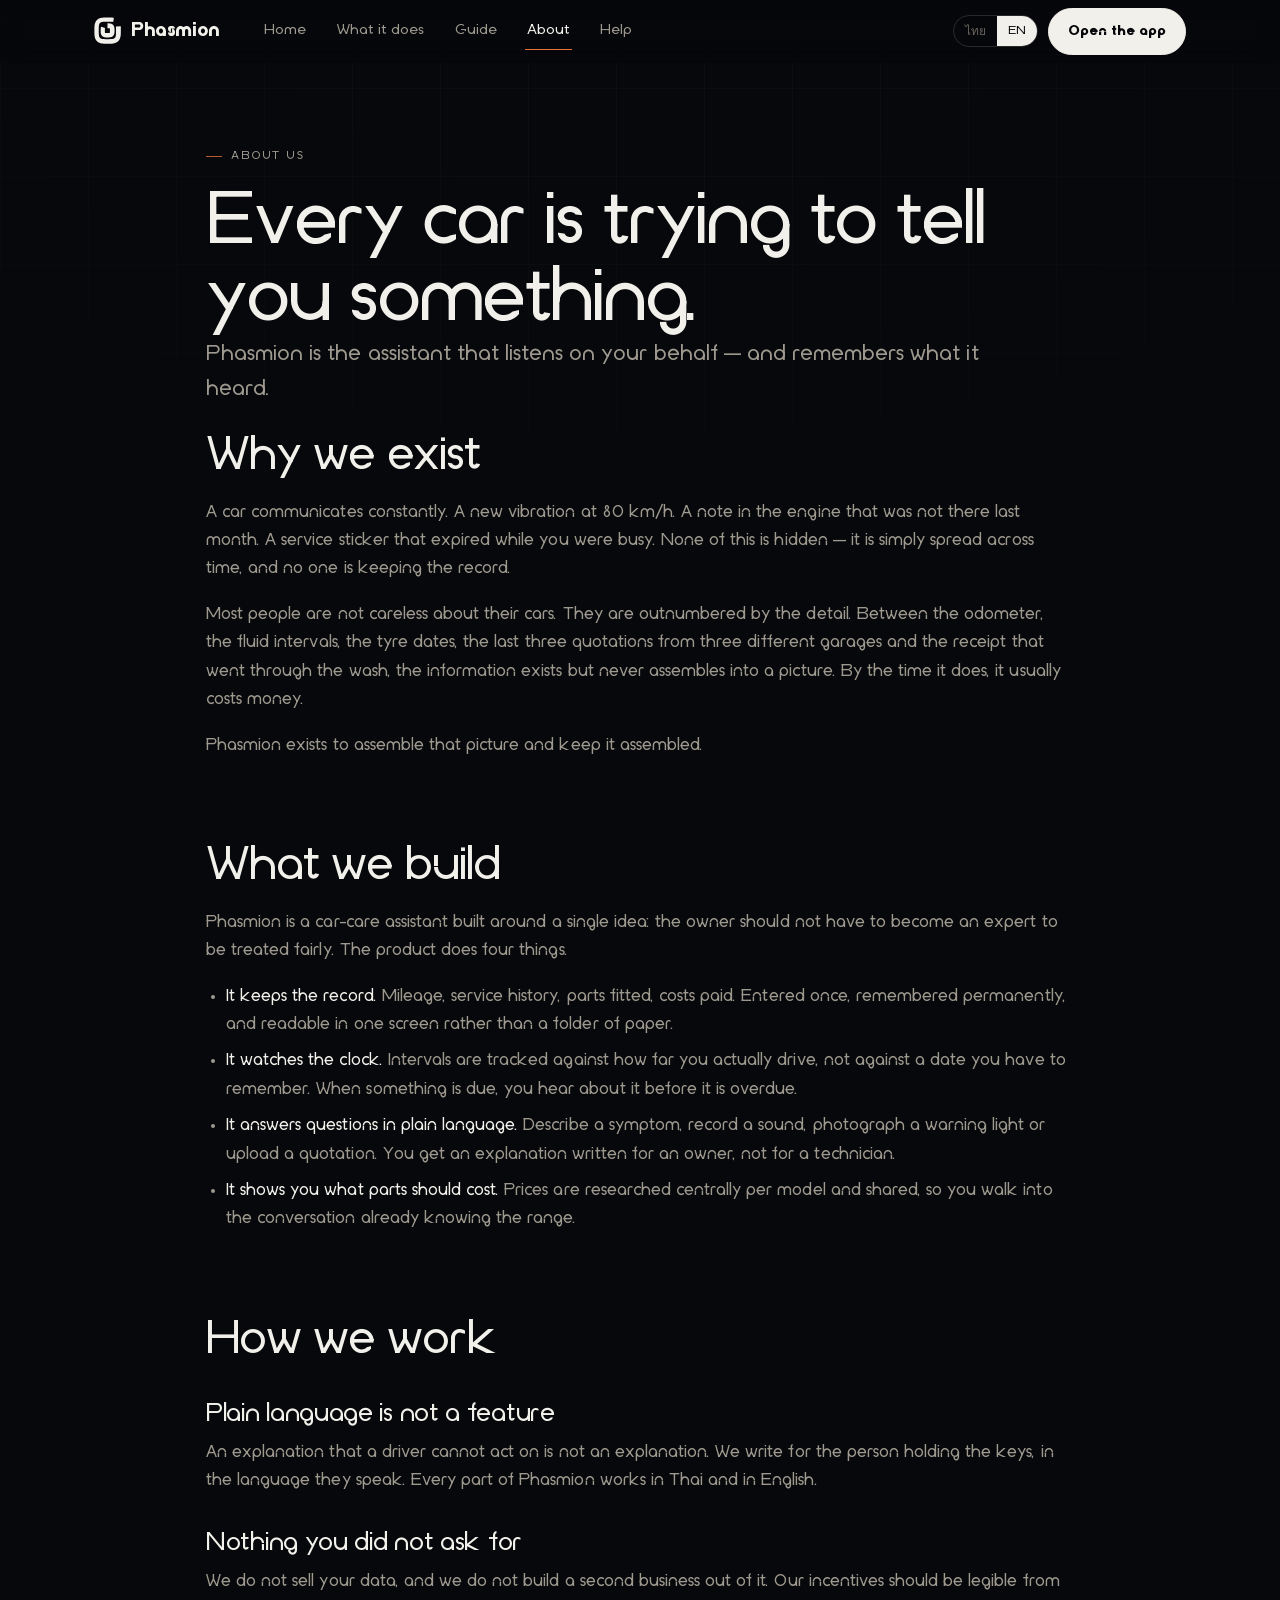
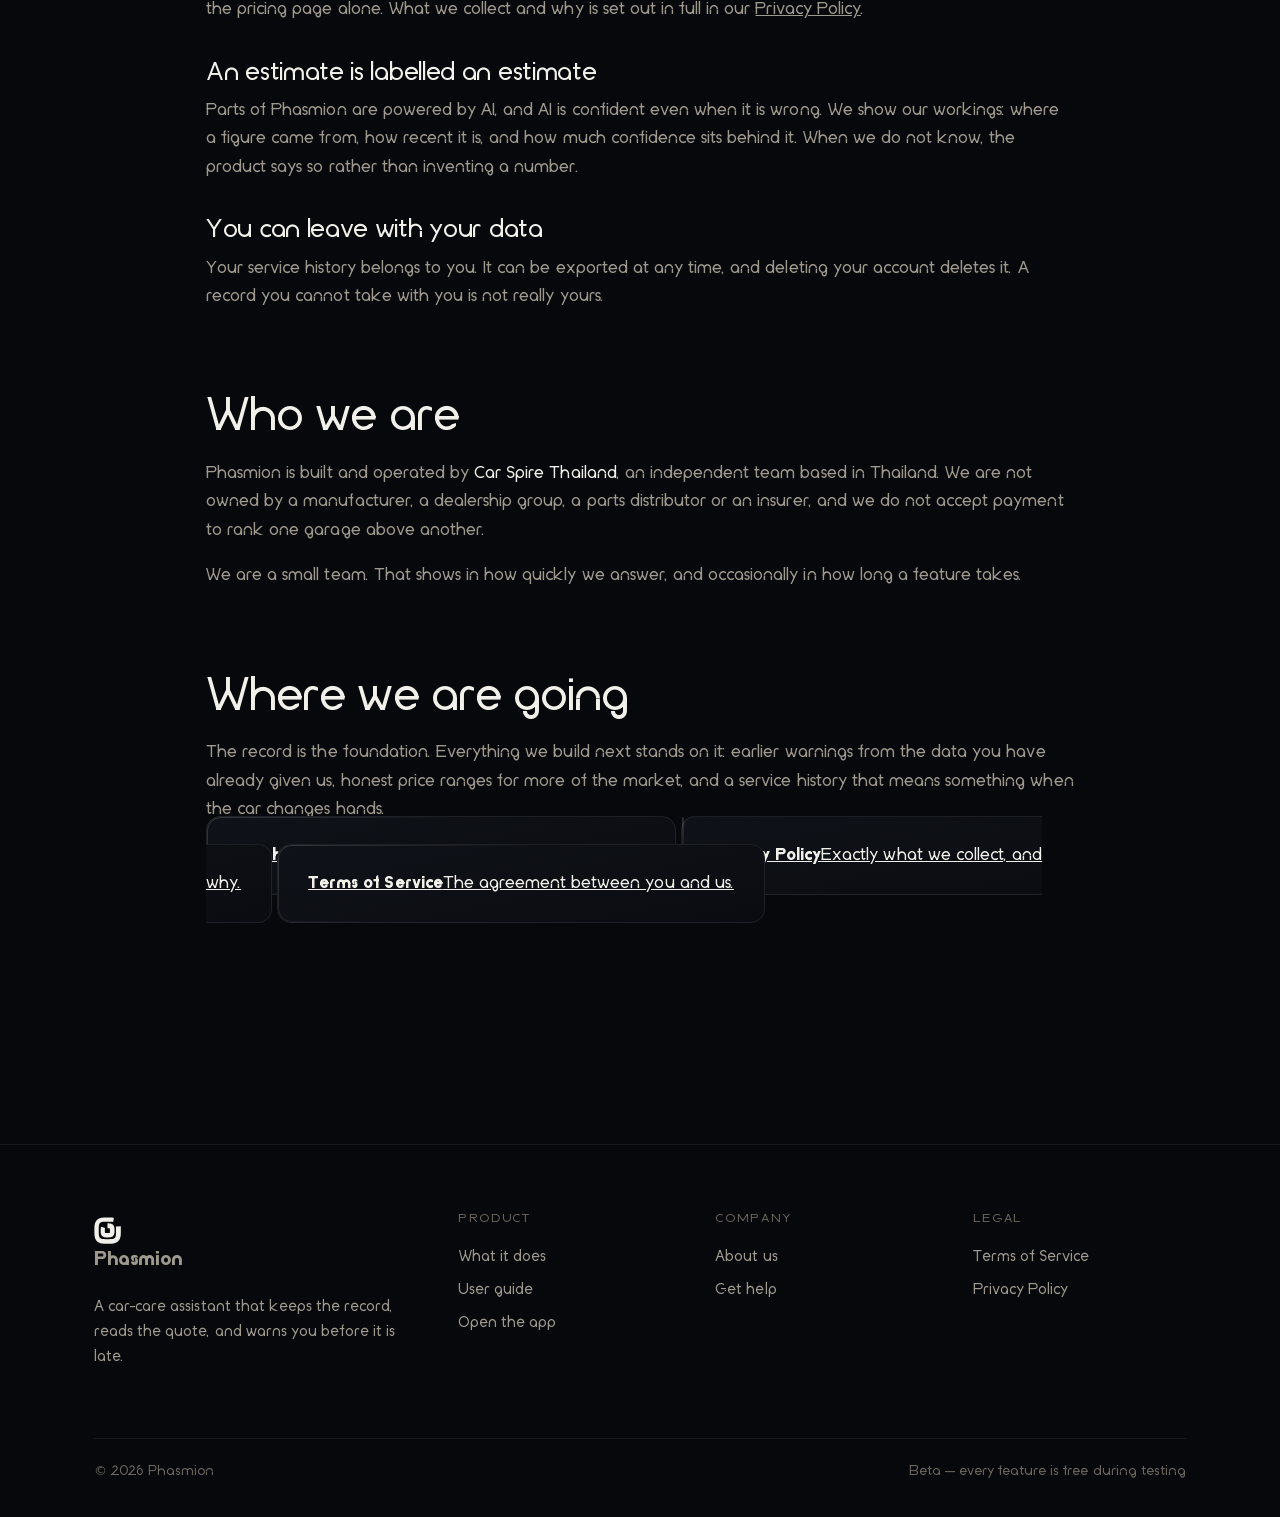
==== commit 82d025f7: "Add files via upload" ====
--- a/about.html
+++ b/about.html
@@ -3,13 +3,13 @@
 <head>
 <meta charset="utf-8">
 <meta name="viewport" content="width=device-width,initial-scale=1,viewport-fit=cover">
-<title>ความเป็นมา — Cendon</title>
-<meta name="description" content="เราคือใคร ทำไมถึงสร้าง Cendon และเราทำงานกันแบบไหน">
+<title>ความเป็นมา — Phasmion</title>
+<meta name="description" content="เราคือใคร ทำไมถึงสร้าง Phasmion และเราทำงานกันแบบไหน">
 <meta name="theme-color" content="#07080B">
-<meta property="og:title" content="ความเป็นมา — Cendon">
-<meta property="og:description" content="เราคือใคร ทำไมถึงสร้าง Cendon และเราทำงานกันแบบไหน">
+<meta property="og:title" content="ความเป็นมา — Phasmion">
+<meta property="og:description" content="เราคือใคร ทำไมถึงสร้าง Phasmion และเราทำงานกันแบบไหน">
 <meta property="og:type" content="website">
-<link rel="icon" href="assets/phasmion-tiny.svg" type="image/svg+xml">
+<link rel="icon" href="assets/favicon.svg" type="image/svg+xml">
 <link rel="preload" href="fonts/Spire09-Medium.woff2" as="font" type="font/woff2" crossorigin>
 <link rel="preconnect" href="https://fonts.gstatic.com" crossorigin>
 <link rel="stylesheet" href="assets/site.css">
@@ -30,9 +30,9 @@
 <a class="skip" href="#main" data-th="ข้ามไปเนื้อหา" data-en="Skip to content">ข้ามไปเนื้อหา</a>
 <header class="nav">
   <div class="nav-in">
-    <a class="brand" href="index.html" aria-label="Cendon">
+    <a class="brand" href="index.html" aria-label="Phasmion">
       <svg class="mk" viewBox="0 0 200 200" fill="currentColor" aria-hidden="true"><path d="M99.6 83.0 108.3 83.0 111.5 83.1 113.6 83.3 115.0 83.5 115.9 83.7 116.4 83.8 116.6 83.8 116.6 83.8 116.5 83.7 116.4 83.5 116.3 83.3 116.3 83.3 116.5 83.4 116.7 83.9 116.9 84.7 117.2 86.0 117.5 88.0 117.7 90.9 117.9 96.5 117.9 107.5 117.8 111.0 117.6 113.3 117.4 114.9 117.2 116.0 117.0 116.6 116.9 117.0 116.9 117.1 117.0 117.1 117.1 117.0 117.2 117.0 117.2 117.1 117.0 117.2 116.5 117.4 115.7 117.7 114.4 118.0 112.6 118.3 109.8 118.6 105.1 118.7 93.6 118.7 89.5 118.7 87.0 118.5 85.2 118.3 84.0 118.1 83.2 117.9 82.7 117.7 82.4 117.6 82.4 117.6 82.3 117.7 82.3 117.7 82.2 117.6 82.0 117.4 81.8 117.0 81.5 116.1 81.2 114.9 80.9 113.1 80.6 110.5 80.5 106.4 80.4 94.9 80.5 90.1 80.6 87.3 80.8 85.4 81.0 84.0 81.3 83.0 82.0 81.0 L53.4 71.3 52.5 73.3 51.5 76.8 50.7 80.5 50.1 84.4 49.8 88.9 49.6 94.7 49.6 106.7 49.7 112.1 50.0 116.4 50.5 120.3 51.3 124.0 52.3 127.5 53.7 130.9 55.4 134.2 57.5 137.3 59.9 140.1 62.7 142.6 65.7 144.7 68.9 146.6 72.3 148.0 75.9 149.2 79.6 150.0 83.5 150.6 87.9 151.0 93.3 151.2 105.3 151.3 111.2 151.2 115.7 150.9 119.7 150.5 123.5 149.7 127.1 148.7 130.6 147.4 134.0 145.7 137.2 143.6 140.1 141.2 142.8 138.4 145.1 135.4 147.0 132.1 148.6 128.7 149.8 125.1 150.7 121.3 151.4 117.4 151.8 113.1 152.1 107.9 152.1 96.4 152.1 89.8 151.9 85.1 151.4 81.0 150.7 77.1 149.8 73.3 148.5 69.7 146.8 66.2 144.8 62.9 142.4 59.9 139.6 57.1 136.5 54.6 133.2 52.6 129.7 50.9 126.0 49.6 122.3 48.6 118.3 47.9 114.1 47.4 109.1 47.1 100.4 47.0Z"/><path d="M162.3 69.9 162.9 78.9 163.1 93.5 163.0 118.3 162.7 127.3 162.1 133.8 161.3 138.9 160.4 143.0 159.3 146.3 158.2 149.1 156.9 151.3 155.5 153.2 154.0 154.9 152.3 156.4 150.3 157.8 147.8 159.1 144.8 160.3 141.0 161.4 136.4 162.3 130.6 163.1 123.0 163.6 110.9 163.9 84.1 163.9 74.2 163.6 67.3 163.1 61.9 162.4 57.5 161.4 54.0 160.4 51.1 159.2 48.6 157.9 46.6 156.5 44.8 155.0 43.2 153.2 41.8 151.2 40.4 148.7 39.1 145.7 38.0 142.1 37.0 137.6 36.2 132.0 35.6 124.8 35.2 114.1 35.2 86.9 35.4 75.8 35.9 68.4 36.6 62.7 37.5 58.1 38.6 54.4 39.8 51.2 41.1 48.6 42.5 46.4 44.1 44.6 45.9 42.9 47.9 41.3 50.4 39.9 53.3 38.6 56.9 37.4 61.3 36.3 66.7 35.5 73.6 34.8 83.2 34.4 109.6 34.3 122.4 34.5 130.3 34.9 136.4 35.6 142.4 36.7 L146.9 6.8 140.9 5.6 133.0 4.6 123.5 4.0 109.7 3.7 82.9 3.7 71.8 4.1 63.1 4.8 55.6 5.9 48.8 7.4 42.4 9.4 36.6 11.9 31.1 14.9 26.0 18.5 21.5 22.6 17.4 27.3 13.9 32.4 10.9 38.0 8.5 44.0 6.5 50.4 5.0 57.4 3.9 65.2 3.2 74.4 2.9 86.7 2.8 114.3 3.1 126.3 3.8 135.3 4.8 143.1 6.2 150.1 8.1 156.6 10.6 162.7 13.5 168.3 17.1 173.5 21.2 178.3 25.8 182.5 30.9 186.2 36.4 189.3 42.4 191.9 48.9 194.0 55.8 195.6 63.5 196.7 72.4 197.5 83.7 197.9 111.0 198.0 124.3 197.8 133.7 197.3 141.8 196.3 149.0 194.9 155.6 193.1 161.8 190.7 167.6 187.9 173.0 184.4 177.9 180.3 182.3 175.7 186.2 170.7 189.5 165.1 192.2 159.1 194.4 152.7 196.1 145.8 197.4 138.2 198.3 129.6 198.7 118.9 198.9 93.4 198.8 77.9 198.3 68.9Z"/></svg>
-      <span class="wm">Cendon</span>
+      <span class="wm">Phasmion</span>
     </a>
     <nav class="nav-links">
       <a href="index.html"   data-th="หน้าแรก"    data-en="Home">หน้าแรก</a>
@@ -59,8 +59,8 @@
 <p class="eyebrow" data-en="About us" data-th="ความเป็นมา">About us</p>
 <h1 data-en="Every car is trying to tell you something."
     data-th="รถทุกคันกำลังพยายามบอกอะไรบางอย่าง">Every car is trying to tell you something.</h1>
-<p class="lede" data-en="Cendon is the assistant that listens on your behalf — and remembers what it heard."
-   data-th="Cendon คือผู้ช่วยที่ฟังแทนคุณ และจำสิ่งที่ได้ยินไว้ให้">Cendon is the assistant that listens on your behalf — and remembers what it heard.</p>
+<p class="lede" data-en="Phasmion is the assistant that listens on your behalf — and remembers what it heard."
+   data-th="Phasmion คือผู้ช่วยที่ฟังแทนคุณ และจำสิ่งที่ได้ยินไว้ให้">Phasmion is the assistant that listens on your behalf — and remembers what it heard.</p>
 
 <div data-lang="en">
   <h2>Why we exist</h2>
@@ -73,10 +73,10 @@
   three quotations from three different garages and the receipt that went
   through the wash, the information exists but never assembles into a picture.
   By the time it does, it usually costs money.</p>
-  <p>Cendon exists to assemble that picture and keep it assembled.</p>
+  <p>Phasmion exists to assemble that picture and keep it assembled.</p>
 
   <h2>What we build</h2>
-  <p>Cendon is a car-care assistant built around a single idea: the owner
+  <p>Phasmion is a car-care assistant built around a single idea: the owner
   should not have to become an expert to be treated fairly. The product does
   four things.</p>
   <ul>
@@ -98,7 +98,7 @@
   <h3>Plain language is not a feature</h3>
   <p>An explanation that a driver cannot act on is not an explanation. We write
   for the person holding the keys, in the language they speak. Every part of
-  Cendon works in Thai and in English.</p>
+  Phasmion works in Thai and in English.</p>
 
   <h3>Nothing you did not ask for</h3>
   <p>We do not sell your data, and we do not build a second business out of it.
@@ -107,7 +107,7 @@
   <a class="ln" href="./privacy.html">Privacy Policy</a>.</p>
 
   <h3>An estimate is labelled an estimate</h3>
-  <p>Parts of Cendon are powered by AI, and AI is confident even when it is
+  <p>Parts of Phasmion are powered by AI, and AI is confident even when it is
   wrong. We show our workings: where a figure came from, how recent it is, and
   how much confidence sits behind it. When we do not know, the product says so
   rather than inventing a number.</p>
@@ -118,7 +118,7 @@
   really yours.</p>
 
   <h2>Who we are</h2>
-  <p>Cendon is built and operated by <strong>Car Spire Thailand</strong>, an
+  <p>Phasmion is built and operated by <strong>Car Spire Thailand</strong>, an
   independent team based in Thailand. We are not owned by a manufacturer, a
   dealership group, a parts distributor or an insurer, and we do not accept
   payment to rank one garage above another.</p>
@@ -147,10 +147,10 @@
   ระยะเปลี่ยนน้ำมัน ปียาง ใบเสนอราคาสามใบจากสามอู่ และใบเสร็จที่ติดไปกับ
   เครื่องซักผ้า ข้อมูลมีอยู่จริงทั้งหมด แต่ไม่เคยประกอบกันเป็นภาพเดียว
   และกว่าจะประกอบได้ ก็มักจะเสียเงินไปแล้ว</p>
-  <p>Cendon มีอยู่เพื่อประกอบภาพนั้น และรักษาให้มันประกอบอยู่อย่างนั้นตลอดไป</p>
+  <p>Phasmion มีอยู่เพื่อประกอบภาพนั้น และรักษาให้มันประกอบอยู่อย่างนั้นตลอดไป</p>
 
   <h2>เราสร้างอะไร</h2>
-  <p>Cendon คือผู้ช่วยดูแลรถที่สร้างขึ้นบนความคิดเดียว — เจ้าของรถไม่ควรต้อง
+  <p>Phasmion คือผู้ช่วยดูแลรถที่สร้างขึ้นบนความคิดเดียว — เจ้าของรถไม่ควรต้อง
   กลายเป็นช่างก่อน ถึงจะได้รับการปฏิบัติอย่างเป็นธรรม ตัวผลิตภัณฑ์ทำสี่อย่าง</p>
   <ul>
     <li><strong>จดบันทึกให้</strong> เลขไมล์ ประวัติการเข้าศูนย์ อะไหล่ที่เปลี่ยน
@@ -168,7 +168,7 @@
   <h2>เราทำงานอย่างไร</h2>
   <h3>ภาษาที่เข้าใจง่ายไม่ใช่ลูกเล่น</h3>
   <p>คำอธิบายที่คนขับเอาไปทำอะไรต่อไม่ได้ ไม่นับเป็นคำอธิบาย เราเขียนให้คนที่
-  ถือกุญแจอ่าน ด้วยภาษาที่เขาใช้ ทุกส่วนของ Cendon ใช้งานได้ทั้งภาษาไทย
+  ถือกุญแจอ่าน ด้วยภาษาที่เขาใช้ ทุกส่วนของ Phasmion ใช้งานได้ทั้งภาษาไทย
   และภาษาอังกฤษ</p>
 
   <h3>ไม่มีอะไรที่คุณไม่ได้ขอ</h3>
@@ -177,7 +177,7 @@
   ใน<a class="ln" href="./privacy.html">นโยบายความเป็นส่วนตัว</a></p>
 
   <h3>ค่าประมาณจะถูกบอกว่าเป็นค่าประมาณ</h3>
-  <p>บางส่วนของ Cendon ทำงานด้วย AI และ AI มั่นใจแม้ในตอนที่มันผิด
+  <p>บางส่วนของ Phasmion ทำงานด้วย AI และ AI มั่นใจแม้ในตอนที่มันผิด
   เราจึงแสดงที่มา — ตัวเลขนี้มาจากไหน ใหม่แค่ไหน และมีความมั่นใจเท่าไหร่
   เรื่องไหนที่เราไม่รู้ ระบบจะบอกว่าไม่รู้ ไม่ใช่แต่งตัวเลขขึ้นมา</p>
 
@@ -186,7 +186,7 @@
   คือการลบข้อมูลนั้นจริง บันทึกที่เอาติดตัวไปไม่ได้ ก็ไม่ได้เป็นของคุณจริง</p>
 
   <h2>เราคือใคร</h2>
-  <p>Cendon สร้างและดำเนินการโดย <strong>Car Spire Thailand</strong>
+  <p>Phasmion สร้างและดำเนินการโดย <strong>Car Spire Thailand</strong>
   ทีมอิสระที่ตั้งอยู่ในประเทศไทย เราไม่ได้ถูกถือหุ้นโดยผู้ผลิตรถ กลุ่มดีลเลอร์
   ผู้จัดจำหน่ายอะไหล่ หรือบริษัทประกัน และเราไม่รับเงินเพื่อดันอู่ใดอู่หนึ่ง
   ให้อยู่เหนืออู่อื่น</p>
@@ -211,7 +211,7 @@
   <div class="wrap">
     <div class="ft-grid">
       <div>
-        <a class="brand" href="index.html" aria-label="Cendon"><svg class="mk" viewBox="0 0 200 200" fill="currentColor" aria-hidden="true"><path d="M99.6 83.0 108.3 83.0 111.5 83.1 113.6 83.3 115.0 83.5 115.9 83.7 116.4 83.8 116.6 83.8 116.6 83.8 116.5 83.7 116.4 83.5 116.3 83.3 116.3 83.3 116.5 83.4 116.7 83.9 116.9 84.7 117.2 86.0 117.5 88.0 117.7 90.9 117.9 96.5 117.9 107.5 117.8 111.0 117.6 113.3 117.4 114.9 117.2 116.0 117.0 116.6 116.9 117.0 116.9 117.1 117.0 117.1 117.1 117.0 117.2 117.0 117.2 117.1 117.0 117.2 116.5 117.4 115.7 117.7 114.4 118.0 112.6 118.3 109.8 118.6 105.1 118.7 93.6 118.7 89.5 118.7 87.0 118.5 85.2 118.3 84.0 118.1 83.2 117.9 82.7 117.7 82.4 117.6 82.4 117.6 82.3 117.7 82.3 117.7 82.2 117.6 82.0 117.4 81.8 117.0 81.5 116.1 81.2 114.9 80.9 113.1 80.6 110.5 80.5 106.4 80.4 94.9 80.5 90.1 80.6 87.3 80.8 85.4 81.0 84.0 81.3 83.0 82.0 81.0 L53.4 71.3 52.5 73.3 51.5 76.8 50.7 80.5 50.1 84.4 49.8 88.9 49.6 94.7 49.6 106.7 49.7 112.1 50.0 116.4 50.5 120.3 51.3 124.0 52.3 127.5 53.7 130.9 55.4 134.2 57.5 137.3 59.9 140.1 62.7 142.6 65.7 144.7 68.9 146.6 72.3 148.0 75.9 149.2 79.6 150.0 83.5 150.6 87.9 151.0 93.3 151.2 105.3 151.3 111.2 151.2 115.7 150.9 119.7 150.5 123.5 149.7 127.1 148.7 130.6 147.4 134.0 145.7 137.2 143.6 140.1 141.2 142.8 138.4 145.1 135.4 147.0 132.1 148.6 128.7 149.8 125.1 150.7 121.3 151.4 117.4 151.8 113.1 152.1 107.9 152.1 96.4 152.1 89.8 151.9 85.1 151.4 81.0 150.7 77.1 149.8 73.3 148.5 69.7 146.8 66.2 144.8 62.9 142.4 59.9 139.6 57.1 136.5 54.6 133.2 52.6 129.7 50.9 126.0 49.6 122.3 48.6 118.3 47.9 114.1 47.4 109.1 47.1 100.4 47.0Z"/><path d="M162.3 69.9 162.9 78.9 163.1 93.5 163.0 118.3 162.7 127.3 162.1 133.8 161.3 138.9 160.4 143.0 159.3 146.3 158.2 149.1 156.9 151.3 155.5 153.2 154.0 154.9 152.3 156.4 150.3 157.8 147.8 159.1 144.8 160.3 141.0 161.4 136.4 162.3 130.6 163.1 123.0 163.6 110.9 163.9 84.1 163.9 74.2 163.6 67.3 163.1 61.9 162.4 57.5 161.4 54.0 160.4 51.1 159.2 48.6 157.9 46.6 156.5 44.8 155.0 43.2 153.2 41.8 151.2 40.4 148.7 39.1 145.7 38.0 142.1 37.0 137.6 36.2 132.0 35.6 124.8 35.2 114.1 35.2 86.9 35.4 75.8 35.9 68.4 36.6 62.7 37.5 58.1 38.6 54.4 39.8 51.2 41.1 48.6 42.5 46.4 44.1 44.6 45.9 42.9 47.9 41.3 50.4 39.9 53.3 38.6 56.9 37.4 61.3 36.3 66.7 35.5 73.6 34.8 83.2 34.4 109.6 34.3 122.4 34.5 130.3 34.9 136.4 35.6 142.4 36.7 L146.9 6.8 140.9 5.6 133.0 4.6 123.5 4.0 109.7 3.7 82.9 3.7 71.8 4.1 63.1 4.8 55.6 5.9 48.8 7.4 42.4 9.4 36.6 11.9 31.1 14.9 26.0 18.5 21.5 22.6 17.4 27.3 13.9 32.4 10.9 38.0 8.5 44.0 6.5 50.4 5.0 57.4 3.9 65.2 3.2 74.4 2.9 86.7 2.8 114.3 3.1 126.3 3.8 135.3 4.8 143.1 6.2 150.1 8.1 156.6 10.6 162.7 13.5 168.3 17.1 173.5 21.2 178.3 25.8 182.5 30.9 186.2 36.4 189.3 42.4 191.9 48.9 194.0 55.8 195.6 63.5 196.7 72.4 197.5 83.7 197.9 111.0 198.0 124.3 197.8 133.7 197.3 141.8 196.3 149.0 194.9 155.6 193.1 161.8 190.7 167.6 187.9 173.0 184.4 177.9 180.3 182.3 175.7 186.2 170.7 189.5 165.1 192.2 159.1 194.4 152.7 196.1 145.8 197.4 138.2 198.3 129.6 198.7 118.9 198.9 93.4 198.8 77.9 198.3 68.9Z"/></svg><span class="wm">Cendon</span></a>
+        <a class="brand" href="index.html" aria-label="Phasmion"><svg class="mk" viewBox="0 0 200 200" fill="currentColor" aria-hidden="true"><path d="M99.6 83.0 108.3 83.0 111.5 83.1 113.6 83.3 115.0 83.5 115.9 83.7 116.4 83.8 116.6 83.8 116.6 83.8 116.5 83.7 116.4 83.5 116.3 83.3 116.3 83.3 116.5 83.4 116.7 83.9 116.9 84.7 117.2 86.0 117.5 88.0 117.7 90.9 117.9 96.5 117.9 107.5 117.8 111.0 117.6 113.3 117.4 114.9 117.2 116.0 117.0 116.6 116.9 117.0 116.9 117.1 117.0 117.1 117.1 117.0 117.2 117.0 117.2 117.1 117.0 117.2 116.5 117.4 115.7 117.7 114.4 118.0 112.6 118.3 109.8 118.6 105.1 118.7 93.6 118.7 89.5 118.7 87.0 118.5 85.2 118.3 84.0 118.1 83.2 117.9 82.7 117.7 82.4 117.6 82.4 117.6 82.3 117.7 82.3 117.7 82.2 117.6 82.0 117.4 81.8 117.0 81.5 116.1 81.2 114.9 80.9 113.1 80.6 110.5 80.5 106.4 80.4 94.9 80.5 90.1 80.6 87.3 80.8 85.4 81.0 84.0 81.3 83.0 82.0 81.0 L53.4 71.3 52.5 73.3 51.5 76.8 50.7 80.5 50.1 84.4 49.8 88.9 49.6 94.7 49.6 106.7 49.7 112.1 50.0 116.4 50.5 120.3 51.3 124.0 52.3 127.5 53.7 130.9 55.4 134.2 57.5 137.3 59.9 140.1 62.7 142.6 65.7 144.7 68.9 146.6 72.3 148.0 75.9 149.2 79.6 150.0 83.5 150.6 87.9 151.0 93.3 151.2 105.3 151.3 111.2 151.2 115.7 150.9 119.7 150.5 123.5 149.7 127.1 148.7 130.6 147.4 134.0 145.7 137.2 143.6 140.1 141.2 142.8 138.4 145.1 135.4 147.0 132.1 148.6 128.7 149.8 125.1 150.7 121.3 151.4 117.4 151.8 113.1 152.1 107.9 152.1 96.4 152.1 89.8 151.9 85.1 151.4 81.0 150.7 77.1 149.8 73.3 148.5 69.7 146.8 66.2 144.8 62.9 142.4 59.9 139.6 57.1 136.5 54.6 133.2 52.6 129.7 50.9 126.0 49.6 122.3 48.6 118.3 47.9 114.1 47.4 109.1 47.1 100.4 47.0Z"/><path d="M162.3 69.9 162.9 78.9 163.1 93.5 163.0 118.3 162.7 127.3 162.1 133.8 161.3 138.9 160.4 143.0 159.3 146.3 158.2 149.1 156.9 151.3 155.5 153.2 154.0 154.9 152.3 156.4 150.3 157.8 147.8 159.1 144.8 160.3 141.0 161.4 136.4 162.3 130.6 163.1 123.0 163.6 110.9 163.9 84.1 163.9 74.2 163.6 67.3 163.1 61.9 162.4 57.5 161.4 54.0 160.4 51.1 159.2 48.6 157.9 46.6 156.5 44.8 155.0 43.2 153.2 41.8 151.2 40.4 148.7 39.1 145.7 38.0 142.1 37.0 137.6 36.2 132.0 35.6 124.8 35.2 114.1 35.2 86.9 35.4 75.8 35.9 68.4 36.6 62.7 37.5 58.1 38.6 54.4 39.8 51.2 41.1 48.6 42.5 46.4 44.1 44.6 45.9 42.9 47.9 41.3 50.4 39.9 53.3 38.6 56.9 37.4 61.3 36.3 66.7 35.5 73.6 34.8 83.2 34.4 109.6 34.3 122.4 34.5 130.3 34.9 136.4 35.6 142.4 36.7 L146.9 6.8 140.9 5.6 133.0 4.6 123.5 4.0 109.7 3.7 82.9 3.7 71.8 4.1 63.1 4.8 55.6 5.9 48.8 7.4 42.4 9.4 36.6 11.9 31.1 14.9 26.0 18.5 21.5 22.6 17.4 27.3 13.9 32.4 10.9 38.0 8.5 44.0 6.5 50.4 5.0 57.4 3.9 65.2 3.2 74.4 2.9 86.7 2.8 114.3 3.1 126.3 3.8 135.3 4.8 143.1 6.2 150.1 8.1 156.6 10.6 162.7 13.5 168.3 17.1 173.5 21.2 178.3 25.8 182.5 30.9 186.2 36.4 189.3 42.4 191.9 48.9 194.0 55.8 195.6 63.5 196.7 72.4 197.5 83.7 197.9 111.0 198.0 124.3 197.8 133.7 197.3 141.8 196.3 149.0 194.9 155.6 193.1 161.8 190.7 167.6 187.9 173.0 184.4 177.9 180.3 182.3 175.7 186.2 170.7 189.5 165.1 192.2 159.1 194.4 152.7 196.1 145.8 197.4 138.2 198.3 129.6 198.7 118.9 198.9 93.4 198.8 77.9 198.3 68.9Z"/></svg><span class="wm">Phasmion</span></a>
         <p class="dim" style="margin-top:14px;max-width:34ch;font-size:14.6px"
            data-th="ผู้ช่วยดูแลรถที่จำแทนคุณ อ่านใบเสนอราคาแทนคุณ และเตือนก่อนจะสาย"
            data-en="A car-care assistant that keeps the record, reads the quote, and warns you before it is late.">
@@ -235,7 +235,7 @@
       </div>
     </div>
     <div class="ft-base">
-      <span>© <span data-year></span> Cendon</span>
+      <span>© <span data-year></span> Phasmion</span>
       <span data-th="ช่วงเบต้า — ใช้ได้ทุกฟีเจอร์ฟรี"
             data-en="Beta — every feature is free during testing">ช่วงเบต้า — ใช้ได้ทุกฟีเจอร์ฟรี</span>
     </div>
